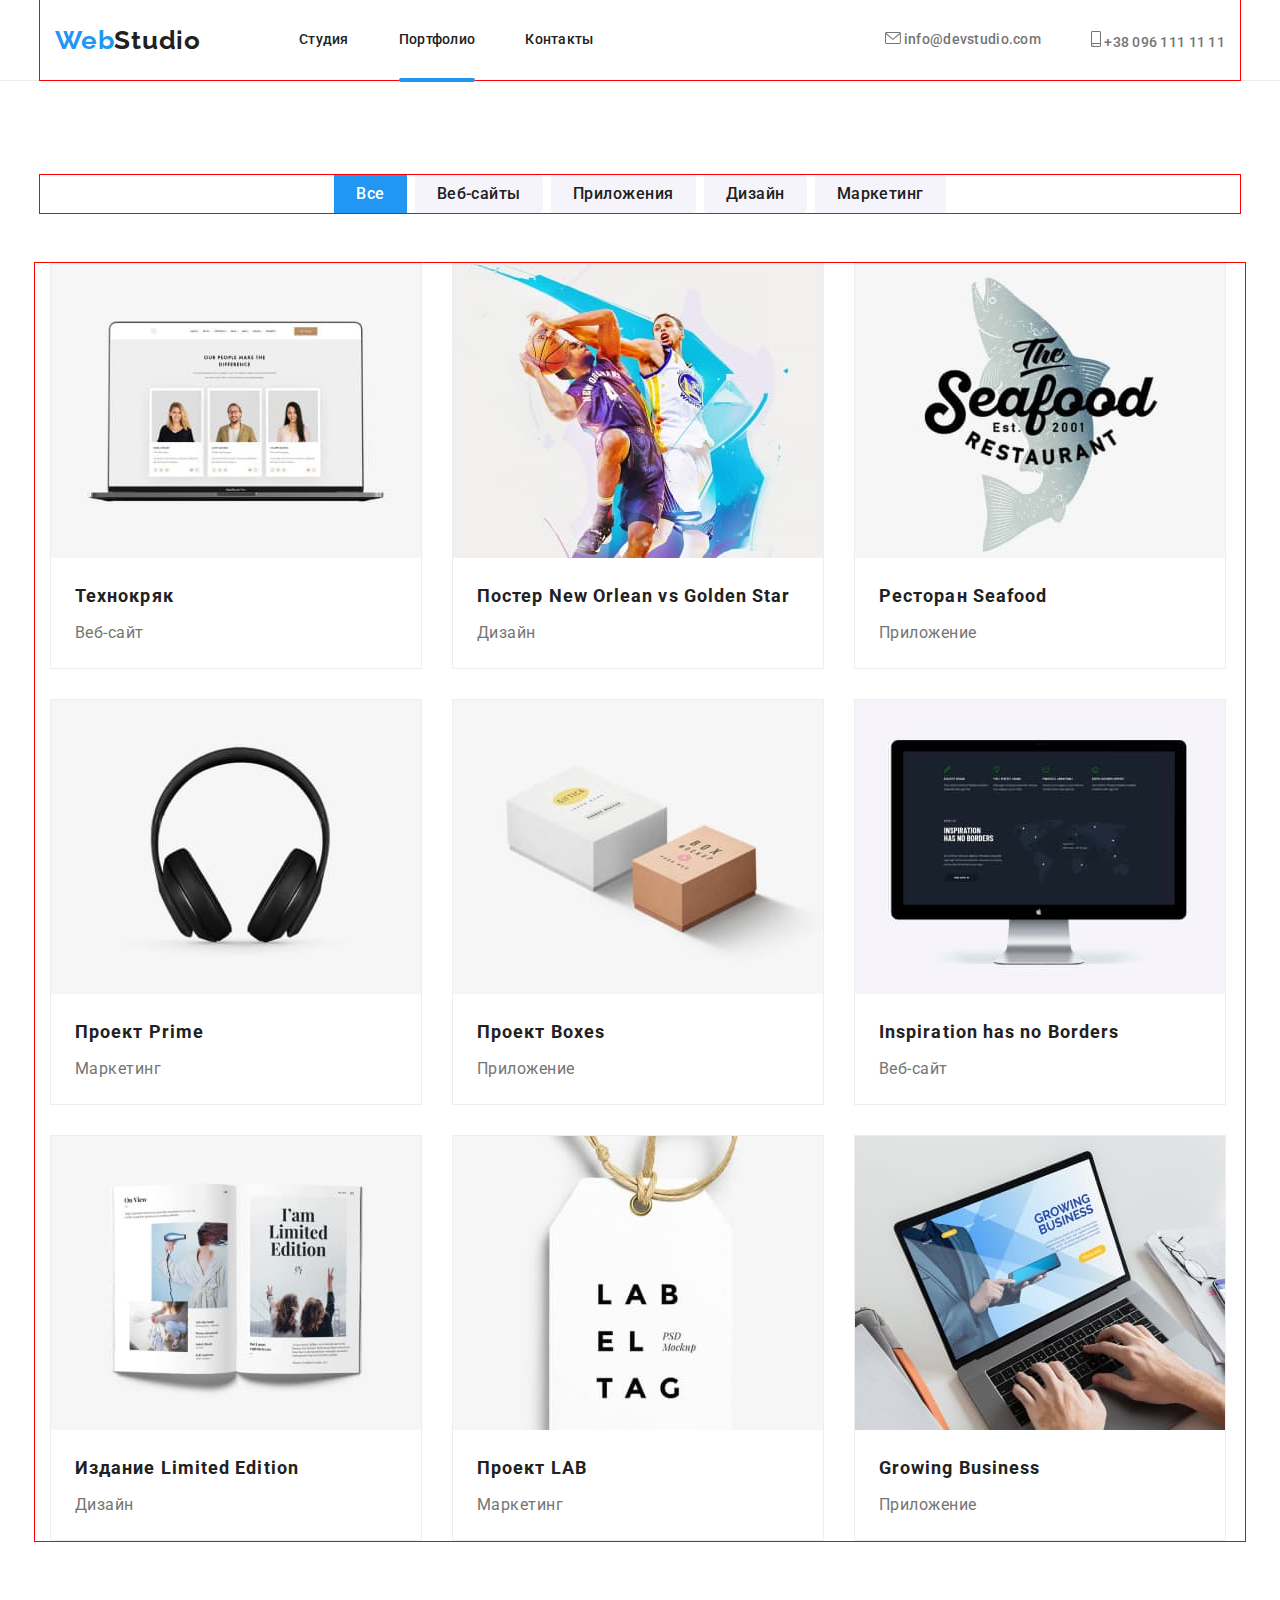
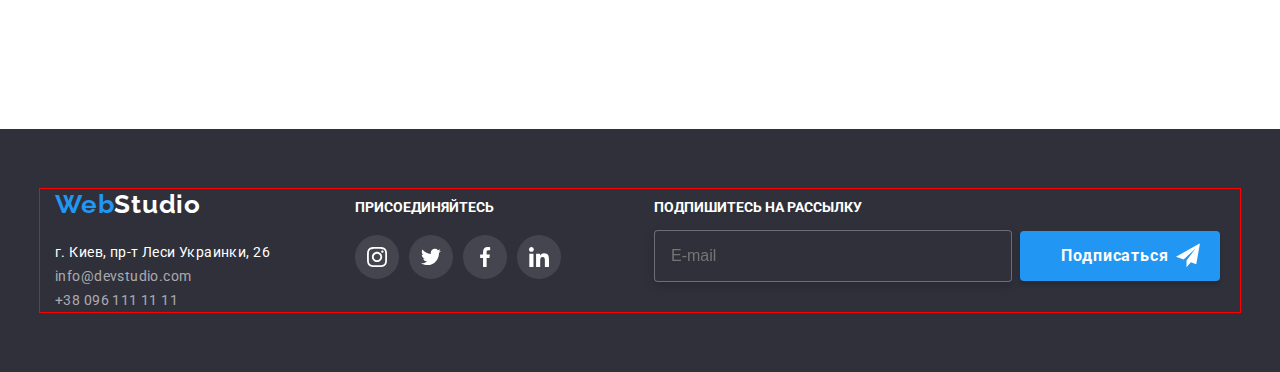
==== portfolio.html @ b0c6520c "add to all files from hw6" ====
<!DOCTYPE html>
<html lang="ru">
<head>
                  <meta charset="UTF-8">
                  <meta http-equiv="X-UA-Compatible" content="IE=edge">
                  <meta name="viewport" content="width=device-width, initial-scale=1.0">
                  <title>Портфолио</title>
                  <link rel="preconnect" href="https://fonts.googleapis.com">
                  <link rel="preconnect" href="https://fonts.gstatic.com" crossorigin>
                  <link href="https://fonts.googleapis.com/css2?family=Raleway:wght@700&family=Roboto:wght@400;500;700;900&display=swap" rel="stylesheet">
                  <link rel="stylesheet" href="./css/styles.css"/>
                 
</head>
<body>
  <!--Site header-->
  <header> 
    <div class="container">
      <nav>
        <a href="index.html" class="logo"><span>Web</span> <span class="logo-color-black">Studio</span></a>


        <!-- Navigation to anoter pages -->
        <ul class="links">                
      <li><a href="index.html" class="link-nav">Студия</a></li>
      <li><a href="./portfolio.html" class="link-nav-portfolio">Портфолио</a></li>
      <li><a href="#" class="link-nav">Контакты</a></li>
        </ul>
      </nav>
    
              
                <!-- Contact info header-->  
                <ul class="contacts">    
                <li> <a  href="mailto:info@devstudio.com" class="a-mail">
                  <svg class="icon-envelopehover-svg">
                    <use href="./images/icons.svg#icon-envelope"></use>
                    </svg> info@devstudio.com</a>
                </li>
                <li> 
                   <a  href="tel:+380961111111" class="a-mail">
                     <svg class="icon-mobile-svg">
                    <use href="./images/icons.svg#icon-smartphone"></use>
                    </svg> +38 096 111 11 11</a>
                </li>
                </ul>
    </div>
  </header>
    <main>
     <section class="section portfolio">
       <h1 class="hedden-elem">Портфолио</h1>
       <div class="container">
         <ul class="list-btn">
           <li><button class="all-btn" type="button">Все</button></li>
           <li><button class="web-btn" type="button">Веб-сайты</button></li>
           <li><button class="apps-btn" type="button">Приложения</button></li>
           <li><button class="disg-btn" type="button">Дизайн</button></li>
           <li><button class="markt-btn" type="button">Маркетинг</button></li>           
         </ul>
       </div>
          <ul class="container-main-por">
            <li class="card-portfolio one">
            <a href="#" class="card1">
              <img src="./images/img1-main-por.jpg" alt="img" width="370" height="294">
              <div class="name-product">
                <div class="kryak"> <!-- Технокряк это современная площадка распространения коронавируса. 
                  Компании используют эту платформу для цифрового шпионажа и атак на защищённые сервера конкурентов. -->
                </div>
                <h2 class="product">Технокряк</h2>
              <p class="type-product">Веб-сайт</p>
                </div>
            </a>
            </li>
            <li class="card-portfolio two">
              <a href="#" class="card2">
              <img src="./images/img2-main-por.jpg" alt="img" width="370" height="294">
              <div class="name-product">
                <div class="kryak"> <!-- Технокряк это современная площадка распространения коронавируса. 
                  Компании используют эту платформу для цифрового шпионажа и атак на защищённые сервера конкурентов. -->
                </div>
              <h2 class="product">Постер <span lang="en">New Orlean vs Golden Star</span></h2>
              <p class="type-product">Дизайн</p>
            </div>
            </a> 
            </li>
            <li class="card-portfolio three">
              <a href="#" class="card3">
              <img src="./images/img3-main-por.jpg" alt="img" width="370" height="294">
              <div class="name-product">
                <div class="kryak"> <!-- Технокряк это современная площадка распространения коронавируса. 
                  Компании используют эту платформу для цифрового шпионажа и атак на защищённые сервера конкурентов. -->
                </div>
                <h2 class="product">Ресторан <span lang="en">Seafood</span></h2>
              <p class="type-product">Приложение</p>
            </div>
          </a> 
            </li>
            <li class="card-portfolio four">
              <a href="#" class="card4">
              <img src="./images/img4-main-por.jpg" alt="img" width="370" height="294">
              <div class="name-product">
                <div class="kryak"> <!-- Технокряк это современная площадка распространения коронавируса. 
                  Компании используют эту платформу для цифрового шпионажа и атак на защищённые сервера конкурентов. -->
                </div> 
              <h2 class="product">Проект <span lang="en">Prime</span></h2>
              <p class="type-product">Маркетинг</p>
            </div>
          </a>
            </li>
            <li class="card-portfolio five">
              <a href="#" class="card5">
              <img src="./images/img5-main-por.jpg" alt="img" width="370" height="294">
              <div class="name-product">
                <div class="kryak"> <!-- Технокряк это современная площадка распространения коронавируса. 
                  Компании используют эту платформу для цифрового шпионажа и атак на защищённые сервера конкурентов. -->
                </div> 
                <h2 class="product">Проект <span lang="en">Boxes</span></h2>
              <p class="type-product">Приложение </p>
            </div>
            </a>
            </li>
            <li class="card-portfolio six">
              <a href="#" class="card6">
              <img src="./images/img6-main-por.jpg" alt="img" width="370" height="294">
              <div class="name-product">
                <div class="kryak"> <!-- Технокряк это современная площадка распространения коронавируса. 
                  Компании используют эту платформу для цифрового шпионажа и атак на защищённые сервера конкурентов. -->
                </div> 
                <h2 class="product" lang="en">Inspiration has no Borders</h2>
              <p class="type-product">Веб-сайт</p>
            </div>
            </a>
            </li>
            <li class="card-portfolio seven">
              <a href="#" class="card7">
              <img src="./images/img7-main-por.jpg" alt="img" width="370" height="294">
              <div class="name-product">
                <div class="kryak"> <!-- Технокряк это современная площадка распространения коронавируса. 
                  Компании используют эту платформу для цифрового шпионажа и атак на защищённые сервера конкурентов. -->
                </div> 
               <h2 class="product">Издание <span lang="en">Limited Edition</span></h2>
              <p class="type-product">Дизайн</p>
            </div>
          </a>
            </li>
            <li class="card-portfolio eight">
              <a href="#" class="card8">
              <img src="./images/img8-main-por.jpg" alt="img" width="370" height="294">
              <div class="name-product">
                <div class="kryak"> <!-- Технокряк это современная площадка распространения коронавируса. 
                  Компании используют эту платформу для цифрового шпионажа и атак на защищённые сервера конкурентов. -->
                </div>  
                <h2 class="product">Проект <span lang="en">LAB</span></h2>
              <p class="type-product">Маркетинг</p>
            </div>
            </a>
            </li>
            <li class="card-portfolio nine">
              <a href="#" class="card9">
              <img src="./images/img9-main-por.jpg" alt="img" width="370" height="294">
              <div class="name-product">
                <div class="kryak"> <!-- Технокряк это современная площадка распространения коронавируса. 
                  Компании используют эту платформу для цифрового шпионажа и атак на защищённые сервера конкурентов. -->
                </div>
                <h2 class="product" lang="en">Growing Business</h2>
              <p class="type-product">Приложение</p>
            </div>
          </a>
            </li>
           </ul>
     </section>
    </main>
    <!--Footer-->
    <footer class="footer">
      <div class="container">
        <div class="logo-address-join-soc">
          <!-- LOGO & ADDRESS in Footer-->
          <div class="logo-address">
        <a href="index.html" class="logo"><span>Web</span><span class="logo-color-white">Studio</span></a>
           <!-- Contact info Footer-->
              <ul class="list-address">            
                  <li><address class="address">г. Киев, пр-т Леси Украинки, 26</address></li>    
                  <li><a class="address-footer" href="mailto:info@devstudio.com">info@devstudio.com</a></li>
                  <li><a class="address-footer" href="tel:+380961111111">+38 096 111 11 11</a></li>
              </ul>
          </div>
           <!-- JOIN US in Footer-->
              <div class="join-column">
                <h2 class="join">Присоединяйтесь</h3>
                <ul class="social">
                  <li class="social-link">
                    <a  class="btn-soc connect" href="#">
                      <svg class="soc-icon-svg" >
                        <use href="./images/icons.svg#icon-instagram">
                        </use>
                      </svg>
                    </a>
                  </li>
                  <li class="social-link">
                    <a  class="btn-soc connect" href="#">
                      <svg class="soc-icon-svg" >
                        <use href="./images/icons.svg#icon-twitter">
                        </use>
                      </svg>
                    </a >
                  </li>
                  <li class="social-link">
                    <a  class="btn-soc connect" href="#" >
                      <svg class="soc-icon-svg" >
                        <use href="./images/icons.svg#icon-facebook">
                        </use>
                      </svg>
                    </a >
                  </li>
                  <li class="social-link">
                    <a  class="btn-soc connect" href="#" >
                      <svg class="soc-icon-svg" >
                        <use href="./images/icons.svg#icon-linkedin">
                        </use>
                      </svg>
                    </a>
                  </li>
                </ul>
            </div>
            <!-- SIGN UP FORM in Footer-->
            <div class="sign-up">
            <form class="js-speaker-form">
                <h3 class="sign-up-sending">Подпишитесь на рассылку</h3>
                <label>
                <input class="sing-up-input" type="email" name="email" required placeholder="E-mail"/>
              </label>
              <button type="submit" class="btn-signup">Подписаться</button>
              <span class="icon-style">
                <svg class="signup-svg" width="24" height="24">
                  <use href="./images/icons.svg#icon-signup">
                  </use>
                </svg>
              </span>
            </form>
          </div>
        </div>
      </div>   
    </footer>

     <!-- validation script for "name" & "value" in input> -->
  <script src="./js/current.js"></script>
</body>
</html>
---- css/styles.css ----
/* ===============RESET styles 🧐 starts here========== */
*,
*::after,
*::before {
    padding: 0;
    margin: 0;
    box-sizing: border-box;
}

a {
    text-decoration: none;
    cursor: pointer;
}

ul, li {
    list-style: none;
}

button {
    border: none;
    cursor: pointer;
    font-family: inherit;
    transition-property: background-color, color, box-shadow;
    transition-duration: 250ms;
    transition-timing-function: cubic-bezier(0.4, 0, 0.2, 1)
}

/* ===============RESET styles 🧐 ends here========== */



:root {
    /* color for main-PRIMARY TEXT */
    --main-color: #212121;
    /* color for SECONDARY TEXT */
    --sec-color: #757575;
     /* color for SELECTION -ACCENT TEXT */
    --act-color: #2196F3;
/* color for BLACK backgroud*/
    --prim-white-background: #FFFFFF;
    --sec-grey-background-color: #E5E5E5;
    --thir-grey-white-background: #F5F4FA;

}
body{
    background-color: var(--prim-white-background);
    font-family: 'Roboto', sans-serif;
    font-style: normal;
    font-size: 14px;
    color: #050303;
}
.section {
    padding-top: 94px;
}

.container {
    padding: 0 15px;
    width: 1200px;
    outline: 1px solid red;
    margin: 0 auto;
}

.hedden-elem {
    width: 1px;
    height: 1px;
    overflow: hidden;
    opacity: 0;
    margin-top: -1px;
}

/* ===============Header styles 🧐 starts here========== */

nav,
.links,
.contacts,
header .container {
    display: flex;
    justify-content: space-between;
    transition-property: color, fill;
    transition-duration: 250ms;
    transition-timing-function: cubic-bezier(0.4, 0, 0.2, 1);
}

header{
    border-bottom: 1px solid #ececec;
}
header .logo {
    margin-right: 93px;
    display: flex;
    align-items: center;
}

.logo {
    font-family: "Raleway", sans-serif;
    font-style: normal;
    font-weight: bold;
    font-size: 26px;
    line-height: calc(31/26);
    letter-spacing: 0.03em;
    color: var(--act-color);
}

.logo-color-black {
    color: var(--main-color);
    display: inline-block;
    margin-right: 5px;
}

.logo-color-white {
    color: #FFFFFF;
}
.contacts li a,
.links li a {
    margin-right: 50px;
    display: inline-block;
    padding: 30.5px 0;
    color: var(--main-color);
    font-weight: 500;
    line-height: calc(16/14);
    letter-spacing: 0.02em;
    transition-property: color;
    transition-duration: 250ms;
    transition-timing-function: cubic-bezier(0.4, 0, 0.2, 1);
}

.links li:last-child a {
    margin-right: 0px;
    
}

.contacts li a {
    margin: 0 0 0 50px;
    color: var(--sec-color);
    transition-property: color;
    transition-duration: 250ms;
    transition-timing-function: cubic-bezier(0.4, 0, 0.2, 1);

}

.contacts li a:hover,
.contacts li a:focus,
.links li a:focus,
.links li a:hover {
    color: var(--act-color);
}
/* .a-mail:hover .icon-envelopehover-svg {
    fill: var(--act-color);} 
 */


/* 
.a-mail:hover,
.a-mail:focus {
    color: var(--act-color);
}  */

.contacts li:first-child a {
    margin-left: 0px;
}

.icon-envelopehover-svg {
    width: 16px;
    height: 12px;
    fill: currentColor;
}
.icon-mobile-svg {
    width: 10px;
    height: 16px;
    fill:currentColor;
}

.link-nav-index,
.link-nav-portfolio {
    position: relative;
}

.link-nav-index::after,
.link-nav-portfolio::after {
    position: absolute;
    bottom: -1px;
    transform: translateY(100%);
    content: '';
    display: block;
    width: 100%;
    height: 4px;
    background: var(--act-color);
    border-radius: 2px;
}

/* ===============Header styles 🧐 ends here========== */

/* ===============Hero styles 🧐 starts here========== */

.hero {
    position: relative;
    background: #2f303a;
    padding: 200px 0;
    max-width: 1600px;
    margin: 0px auto;
    text-align: center;
    outline: 1px solid #2196F3;
    background-image: linear-gradient(to right, rgba(47,48,58,0.4), rgba(52, 52, 53, 0.4)), 
    url("../images/imgbgfon.jpg");
    background-repeat: no-repeat;
    background-position: center;
    background-size: cover;
    }

.hero-title {
    font-size: 44px;
    text-transform: uppercase;
    max-width: 650px;
    color:#FFFFFF;
    line-height: calc(60/44);
    text-align: center;
    letter-spacing: 0.06em;
    margin: 0 auto;
    margin-bottom: 30px;
}
.hero-btn {
    /* position: relative; */
    padding: 10px 32px;
    background: var(--act-color);
    box-shadow: 0px 4px 4px rgba(0, 0, 0, 0.15);
    border-radius: 4px;
    font-size: 16px;
    line-height: 30px;
    letter-spacing: 0.06em;
    color: var(--prim-white-background);
    margin: 0 auto;
    max-width: 650px;
    transition-property: background-color, color, box-shadow;
    transition-duration: 250ms;
    transition-timing-function: cubic-bezier(0.4, 0, 0.2, 1);
}

.hero-btn:hover,
.hero-btn:focus {
    background: #188CE8;
    box-shadow: 0px 4px 4px rgba(0, 0, 0, 0.15);
    color: var(--prim-white-background);
}
/* ===============Modal window styles 🧐 stars here========== */
.backdrop {
    z-index: 2;
    position: fixed;
    top: 0;
    left: 0;
    width: 100%;
    height: 100%;
    background: rgba(0, 0, 0, 0.2);
}

.backdrop.is-hidden {
    visibility: hidden;
    opacity: 0;
    pointer-events: none;

}
.modal {
    
    position: absolute;
    top: 50%;
    left: 50%;
    transform: translate(-50%, -50%);
    max-width: 528px;
    max-height: 581px;
    padding-top: 40px;
    padding-left: 40px;
    padding-bottom: 40px;
    padding-right: 40px;
    background: var(--prim-white-background);
    box-shadow: 0px 1px 3px rgba(0, 0, 0, 0.12), 0px 1px 1px rgba(0, 0, 0, 0.14), 0px 2px 1px rgba(0, 0, 0, 0.2);
    border-radius: 4px;
}
.exit {
    position: relative;
}
.close {
    position: absolute;
    top: -1px;
    left: -1px;
    stroke: #000;
    stroke-opacity: 0.1;
    transition: stroke, stroke-opacity;
    transition-duration: 250ms;
    transition-timing-function: cubic-bezier(0.4, 0, 0.2, 1);
  }
  .close:hover {
    stroke: #2196f3;
    stroke-opacity: 1;
  }
.btn-exit-modal {
    position: absolute;
    top: -30px;
    right: -30px;
    display: inline-flex;
    width: 30px;
    height: 30px;
    border-radius: 50%;
    border: 1px solid rgba(33, 33, 33, 0.2);
    background-color: var(--prim-white-background);
}
       

.send-to-modal {
    font-family: Roboto;
    font-style: normal;
    font-weight: bold;
    font-size: 20px;
    line-height: calc(23 / 20);
    letter-spacing: 0.03em;
    color: var(--main-color);
    /* margin-top: 40px; */
    margin-bottom: 12px;
    /* padding-left: 5px;
    padding-right: 5px; */

}

.label-style-modal {
    position: relative;
    display: flex;
    flex-direction: column;
    padding-left: 5px;
}

.span-style-modal {
    /* position: relative; */
    font-family: Roboto;
    font-style: normal;
    font-weight: normal;
    font-size: 12px;
    line-height: 14px;
    letter-spacing: 0.01em;
    /* margin-left: 0px; */
    color: var(--sec-color);
    text-align: start;
    /* /* margin-top: 10px; */
    margin-bottom: 4px;

}
.input-style-modal {
    /* position: relative; */
    border-color: 1px solid rgba(33, 33, 33, 0.2);
    border: 1px solid rgba(33, 33, 33, 0.2);
    box-sizing: border-box;
    border-radius: 4px;
    font-size: 14px;
    width: 448px;
    height: 40px;
    line-height: calc(16 / 14);
    letter-spacing: 0.01em;
    color: var(--sec-color);
    padding-left: 42px;
    padding-top: 11px;
    padding-bottom: 11px;
    padding-right: 11px;
    margin-bottom: 10px;
    cursor: pointer;
}

.icon-svg-modal {
    position: absolute;
    transform: translateY(150%);
    margin-left: 12px;
    cursor: pointer;
    fill: var(--main-color);
}
.fback {
    border-color: 1px solid rgba(33, 33, 33, 0.2);
    border: 1px solid rgba(33, 33, 33, 0.2);
    box-sizing: border-box;
    border-radius: 4px;
    font-family: Roboto;
    font-style: normal;
    font-weight: normal;
    font-size: 12px;
    line-height: 14px;
    letter-spacing: 0.01em;
    width: 448px;
    color: rgba(117, 117, 117, 0.5);
    padding-top: 12px;
    padding-left: 12px;
    margin-bottom: 20px;
    
}
.checkbox {
    font-size: 14px;
    line-height: calc(24 / 14);
    letter-spacing: 0.03em;
    color: #757575;
    margin-bottom: 30px;
    display: inline-block;
    -webkit-appearance: none;
    -moz-appearance: none;
    appearance: none;
    position: absolute;
    transform: translateX(-50%);
  }

  .icon-check {
    border: 2px solid var(--main-color);
    border-radius: 4px;
    background-color: var(--prim-white-background);
    fill: var(--prim-white-background);
    /* margin-left: 12px; */
    /* margin-right: 9px; */
    text-align: start;
  }
  .checkbox:checked + .icon-check {
    background-origin: border-box;
    border-color: var(--act-color);
    background-color: var(--act-color);
    fill: var(--act-color);
    transition-property: fill, border-color;
    transition-duration: 250ms;
    transition-timing-function: cubic-bezier(0.4, 0, 0.2, 1);
}
  .label-style-check {
    display: inline-block;
    font-size: 14px;
    line-height: calc(24 / 14);
    text-align: start;
    padding-left: 12px;
  }

.input-style-modal:hover,
.input-style-modal:focus,
.input-style-modal:focus + .icon-svg-modal,
.input-style-modal:hover + .icon-svg-modal,
.fback:hover,
.fback:focus {
  border-color: var(--act-color);
  outline: var(--act-color);
  fill: var(--act-color);
  transition-property: border-color, fill;
  transition-duration: 250ms;
  transition-timing-function: cubic-bezier(0.4, 0, 0.2, 1);
}
  .checkbox {
    position:absolute;
    transform: translateY(160%);
}
.conditions {
    color: var(--act-color);
    text-decoration: underline;
   
}


.span-style-modal-condi {
    font-family: Roboto;
    font-style: normal;
    font-weight: normal;
    font-size: 12px;
    line-height: 14px;
    letter-spacing: 0.01em;
    color: var(--sec-color);
    margin-top: 20px;
    margin-bottom: 30px;
    /* margin-right: 51px; */
    margin-left: 4px;
    text-align: none;
}

.btn-sendup {
    font-family: Roboto;
    font-style: normal;
    font-weight: bold;
    font-size: 16px;
    letter-spacing: 0.06em;
    width: 200px;
    height: 50px;
    /* padding-right: 10px; */
    background: #2196F3;
    color: #fff;
    box-shadow: 0px 4px 4px rgba(0, 0, 0, 0.15);
    border-radius: 4px;
    margin-top: 30px;
    margin-bottom: 40px;
    padding: 10px 55px;
    margin-top: 30px;
    margin-left: 124px;

}
/* ===============Modal window styles 🧐 ends here========== */
/* ===============Hero styles 🧐 ends here========== */

/* ===============Advantages styles 🧐 starts here========== */
.advanta {
    padding-bottom: 0px;
}
.icon-antenna,
.icon-clock1,
.icon-diagram1,
.icon-astronaut1 {
    display: flex;
    justify-content: center;
    align-items: center;
    width: 270px;
    height: 120px;
    margin-bottom: 30px;
    /* outline: 1px solid #2196F3; */
    background: #F5F4FA;
}
.icon-antenna-svg,
.icon-clock1-svg,
.icon-diagram1-svg,
.icon-astronaut1-svg {
    width: 70px;
    height: 70px;
    }

/* .list-advantages, */
.advantages,
.advantages-text,
h2 .container,
.list-image-do,
.list-image-team {
    display: flex;
    justify-content: space-between;
}

.container >.hedden-elem {
    margin: 94px 215px;
}

.advantages-text {
    max-width: 270px;
}

.list-advantages {
    display: flex;
    display: inline-block;
    margin-left: 30px;      
}

.list-advantages:first-child {
    margin-left: 0px;
  }
  
.list-advantages:last-child {
    margin-right: 0px;
 }

 .advant {
     padding-right: 0px;
 }

.advantages,
.join
.item-do {
    font-family: Roboto;
    font-style: normal;
    font-weight: bold;
    font-size: 14px;
    line-height: 16px;
    letter-spacing: 0.03em;
    text-transform: uppercase;
    color: var(--main-color);
}

.advantages-text {
    font-family: Roboto;
    font-style: normal;
    font-weight: normal;
    font-size: 14px;
    line-height: 24px;
    letter-spacing: 0.03em; 
    color: var(--sec-color);
}

/* ===============Advantages styles 🧐 ends here========== */

/* ===============DOING & team styles 🧐 starts here========== */
.do {
    padding-bottom: 94px;
}

.doing,
.team,
.regular-clients {
    margin: 0 auto;
    font-family: Roboto;
    font-style: normal;
    font-weight: bold;
    font-size: 36px;
    line-height: 42px;
    text-align: center;
    letter-spacing: 0.03em;
    color: var(--main-color);
}
.doing,
.team,
.regular-clients {
     margin-bottom: 50px;
}
.product-thumb {
    position: relative;
}
.item-do {
    width: 100%;
    height: 70px;
    position: absolute;
    bottom: 0;
    display: flex;
    justify-content: center;
    align-items: center;
    color: var(--prim-white-background);
    background: rgba(47, 48, 58, 0.8);
    text-transform: uppercase;
}

.card-point {
    box-shadow: 0px 1px 3px rgba(0, 0, 0, 0.12), 
    0px 1px 1px rgba(0, 0, 0, 0.14), 0px 2px 1px 
    rgba(0, 0, 0, 0.2);
    border-radius: 0px 0px 4px 4px;
    transition-property: box-shadow;
    transition-duration: 250ms;
    transition-timing-function: cubic-bezier(0.4, 0, 0.2, 1);
}

.card-point:hover {
    box-shadow: 0px 1px 1px rgba(0, 0, 0, 0.12), 0px 4px 4px rgba(0, 0, 0, 0.06),
      1px 4px 6px rgba(0, 0, 0, 0.16);
   
    }
.card-team {
    padding-top: 30px;
    padding-bottom: 30px;
    background: var(--prim-white-background);
    border-radius: 0px 0px 4px 4px;
   }

h3.img-name {
    /* padding-top: 30px; */
    padding-bottom: 10px;
}

/* p.img-proff {
     padding-bottom: 30px;
} */

img {
    display: block;
}

.image-do li {
    display: inline-block;
}

.img-name {
    font-family: Roboto;
    font-style: normal;
    font-weight: 500;
    font-size: 16px;
    line-height: 19px;
    text-align: center;
    letter-spacing: 0.03em;
    color: var(--main-color);

}

.img-proff {
    font-family: Roboto;
    font-style: normal;
    font-weight: normal;
    font-size: 16px;
    line-height: 19px;
    text-align: center;
    letter-spacing: 0.03em;
    color: var(--sec-color);

}

.bgteam {
    padding-bottom: 94px;
    background-color: var(--thir-grey-white-background);
}
.social {
    display: flex;
    justify-content: center;
    align-items: center;
    /* margin-bottom: 30px; */
}

.social-link {
    margin-right: 10px;
}
.social-link:last-child {
    margin-right: 0px;
}

.btn-soc {
    width: 44px;
    height: 44px;
    display: flex;
    justify-content: center;
    align-items: center;
    border-radius: 50%;
    fill: #afb1b8;
    transition-property: fill, background-color;
    transition-duration: 250ms;
    transition-timing-function: cubic-bezier(0.4, 0, 0.2, 1); 
}
.soc-icon-svg
 {
    width: 20px;
    height: 20px;
    transition-property: fill, background-color;
    transition-duration: 250ms;
    transition-timing-function: cubic-bezier(0.4, 0, 0.2, 1);
    }

.client-icon-svg {
        width: 106px;
        height: 60px;
     }

.btn-soc:focus,
.btn-soc:hover,
.soc-icon-svg:hover,
.soc-icon-svg:focus
{
    background: var(--act-color);
    fill: #FFFFFF;
}
.connect {
    fill: #FFFFFF;
}
/* ===============DOING & team styles 🧐 ends here========== */

/* ===============Regular clients styles 🧐 starts here========== */
.clients {
    padding: 0;
    margin: 0;
    list-style: none;
    display: flex;
    justify-content: center;
    align-content: center;
  }
  .clients > .client {
    margin-right: 30px;
    text-align: center;
  }
  .clients .client:last-child {
    margin: 0;
  }
  .client {
    flex-basis: calc(100% / 6)-30px;
    width: 170px;
    height: 92px;
  }
  .btn-client {
    width: 170px;
    height: 92px;
    display: flex;
    justify-content: center;
    align-items: center;
    padding: 0;
    border-radius: 4px;
    border: 1px solid #afb1b8;
    background: var(--prim-white-background);
    fill: #afb1b8;
    transition-property: fill, border;
    transition-duration: 250ms;
    transition-timing-function: cubic-bezier(0.4, 0, 0.2, 1);
    
  }

.btn-client:focus,
.btn-client:hover {
  fill: #2196f3;
  border: 1px solid #2196f3;
}

.connect {
    background: rgba(255, 255, 255, 0.1);
  }
/* ===============Regular clients styles 🧐 ends here========== */
/* ===============Portfolio styles 🧐 starts here========== */
.list-btn {
    display: flex;
    justify-content:center;
    margin-bottom: 50px;
}
.all-btn {
    padding: 6px 22px;
    font-family: Roboto;
    font-style: normal;
    font-weight: 500;
    font-size: 16px;
    line-height: 26px;
    text-align: center;
    letter-spacing: 0.03em;
    color: #FFFFFF;
    background: #2196F3;
    transition-property: box-shadow, background-color;
    transition-duration: 250ms;
    transition-timing-function: cubic-bezier(0.4, 0, 0.2, 1);
    }
.all-btn:hover,
.all-btn:focus {
    box-shadow: 0px 3px 1px rgba(0, 0, 0, 0.1), 0px 1px 2px rgba(0, 0, 0, 0.08), 0px 2px 2px rgba(0, 0, 0, 0.12);
    border-radius: 4px;
}

.web-btn,
.apps-btn,
.disg-btn,
.markt-btn {
    padding: 6px 22px;
    margin-left: 8px;   
    font-family: Roboto;
    font-style: normal;
    font-weight: 500;
    font-size: 16px;
    line-height: 26px;
    text-align: center;
    letter-spacing: 0.03em;
    color: var(--main-color);
    background: #F5F4FA;
    border-radius: 4px;
    }

.product {
font-family: Roboto;
font-style: normal;
font-weight: bold;
font-size: 18px;
line-height: 36px;
letter-spacing: 0.06em;
color: var(--main-color);
}  
.type-product {
    font-family: Roboto;
    font-style: normal;
    font-weight: normal;
    font-size: 16px;
    line-height: 30px;
    letter-spacing: 0.03em;
    color: var(--sec-color);
}

.container-main-por {
    padding: 0 15px;
    width: 1210px;
    outline: 1px solid red;
    margin: 0 auto;
    display: flex;
    /* justify-content: space-between; */
    flex-wrap: wrap;
    /* max-width: 1170px; */
    /* position: relative; */
   
}
.card-portfolio {
     border: 1px solid #EEEEEE;
     transition-property: box-shadow;
    transition-duration: 250ms;
    transition-timing-function: cubic-bezier(0.4, 0, 0.2, 1);
    
}


.card-portfolio:focus,
.card-portfolio:hover {
            box-shadow: 0px 1px 1px rgba(0, 0, 0, 0.12), 
            0px 4px 4px rgba(0, 0, 0, 0.06),
             1px 4px 6px rgba(0, 0, 0, 0.16);
            }

h2.product {
    margin-bottom: 4px;
}
.card1,
.card2,
.card3,
.card4,
.card5,
.card6,
.card7,
.card8,
.card9 {
    position: relative;
}

.name-product {
    /* position: relative; */
    padding-top: 20px;
    padding-right: 24px;
    padding-bottom: 20px;
    padding-left: 24px;
}
.kryak {
    position: absolute;
    width: 370px;
    height: 294px;
    top: 0;
    left: 0;
    overflow: hidden;
    transition: transform 250ms cubic-bezier(0.4, 0, 0.2, 1);
  }
  .kryak::before {
    position: absolute;
    content: 'Технокряк это современная площадка распространения коронавируса. Компании используют эту платформу для цифрового шпионажа и атак на защищённые сервера конкурентов.';
    width: 370px;
    height: 294px;
    bottom: -100%;
    display: flex;
    align-items: center;
    padding-left: 24px;
    padding-right: 24px;
    margin-left: 0px;
    margin-right: 0px;
    font-size: 18px;
    line-height: 1.56;
    letter-spacing: 0.03em;
    color: #ffffff;
    background-color: rgba(33, 150, 243, 0.9);
  }
    /* .kryak:hover::before,
    a.container-main-por:hover::before {
    transition: transform 250ms cubic-bezier(0.4, 0, 0.2, 1);
    transform: translateY(-100%);
  } */
  .card-portfolio:hover .kryak:before {
    transition: transform 250ms cubic-bezier(0.4, 0, 0.2, 1);
    transform: translateY(-100%);
  }


.one,
.two,
.four,
.five,
.seven,
.eight {
    margin-right: 30px;
  
}

.one,
.two,
.three,
.four,
.five,
.six {
    margin-bottom: 30px;
  
}

.portfolio {
    padding-bottom: 94px;
}
/* ===============Portfolio styles 🧐 ends here========== */

/* ===============Footer styles 🧐 starts here========== */
.footer {
    background: #2f303a;
    padding: 60px 0;
    max-width: 1600px;
    margin: 0px auto;
    margin-top: 94px;
    }
/* 
footer a.logo {
    margin-bottom: 20px;
} */
.logo-address-join-soc {
    display: flex;
    justify-content: flex-start;
    align-items: flex-start;
    /* flex-wrap:wrap; */
}


.list-address {
    max-width: 230px;
    display: flex;
    flex-wrap: wrap;
    padding-top: 20px;
}
/* .logo-address {
    display: flex;
    justify-content: flex-start;
    align-items: flex-start;
} */
.address {
font-family: Roboto;
font-style: normal;
font-weight: normal;
font-size: 14px;
line-height: 24px;
letter-spacing: 0.03em;
color: #FFFFFF;

}
.address-footer {
    font-family: Roboto;
    font-style: normal;
    font-weight: normal;
    font-size: 14px;
    line-height: 24px;
    letter-spacing: 0.03em;
    color: rgba(255, 255, 255, 0.6);
}

.join {
    text-transform: uppercase;
    font-size: 14px;
    line-height: 1.17;
    margin-top: 10px;
    margin-bottom: 20px;
    color: var(--prim-white-background);
}
.join-column {
    /* display: flex;
    flex-direction: column; */
    margin-left: 70px;
    margin-right: 93px;
} 
/* ===============SIGN UP FORM in Footer styles 🧐 starts here========== */

.js-speaker-form {
    padding-top: 10px;
}

.sign-up-sending {
    font-size: 14px;
    line-height: 1.17;
    text-transform: uppercase;
    color: var(--prim-white-background);
    margin-bottom: 15px;
}
.sing-up-input {
    width: 358px;
    border: 1px solid rgba(255, 255, 255, 0.3);
    box-sizing: border-box;
    filter: drop-shadow(0px 4px 4px rgba(0, 0, 0, 0.15));
    border-radius: 4px;
    font-size: 16px;
    line-height: calc(20 / 16);
    color: rgba(255, 255, 255, 0, 6);
    background: rgba(47, 48, 58, 1);
    padding-left: 16px;
    padding-top: 15px;
    padding-bottom: 15px;
    margin-right: 5px;
    cursor: pointer;
    -webkit-appearance: none;
    -moz-appearance: none;
    appearance: none;
}

.btn-signup {
    position: relative;
    font-family: Roboto;
    font-style: normal;
    font-weight: bold;
    font-size: 16px;
    letter-spacing: 0.06em;
    width: 200px;
    height: 50px;
    padding-right: 10px;
    background: #2196F3;
    color: #fff;
    box-shadow: 0px 4px 4px rgba(0, 0, 0, 0.15);
    border-radius: 4px;
    }

    .sing-up-input:hover, 
    .sing-up-input:focus {

    border-color: var(--act-color);
    outline: var(--act-color);
    fill: var(--act-color);
    transition-property: border-color, fill;
    transition-duration: 250ms;
    transition-timing-function: cubic-bezier(0.4, 0, 0.2, 1);
}
.btn-signup:hover,
.btn-signup:focus {

transition-property: background-color, box-shadow;
transition-duration: 250ms;
transition-timing-function: cubic-bezier(0.4, 0, 0.2, 1);
}

.icon-style {
    position: relative;
}

.signup-svg {
    position: absolute;
    bottom: -1px;
    transform: translateY(180%);
    right: 20px;
    bottom: 40px;
    fill: var(--prim-white-background);
    cursor: pointer;
    opacity: 1;
}

/* ===============Footer styles 🧐 ends here========== */
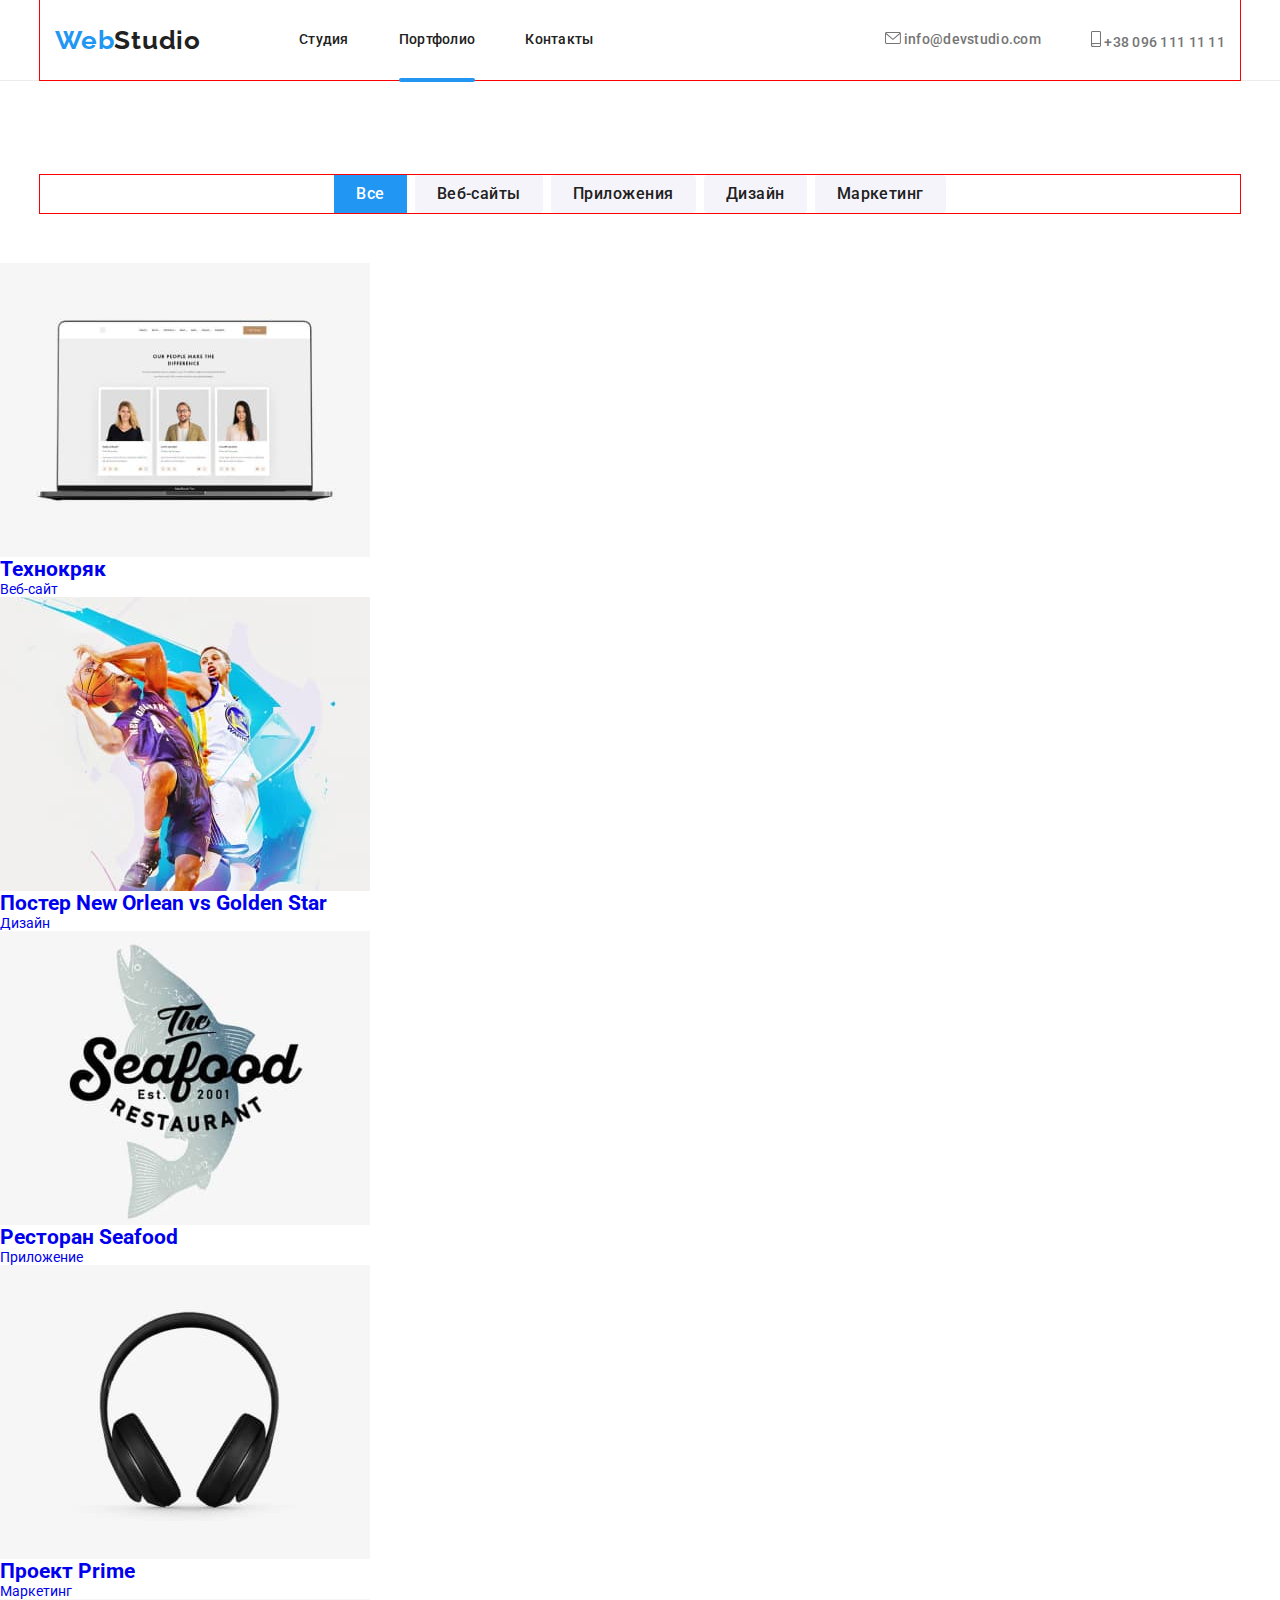
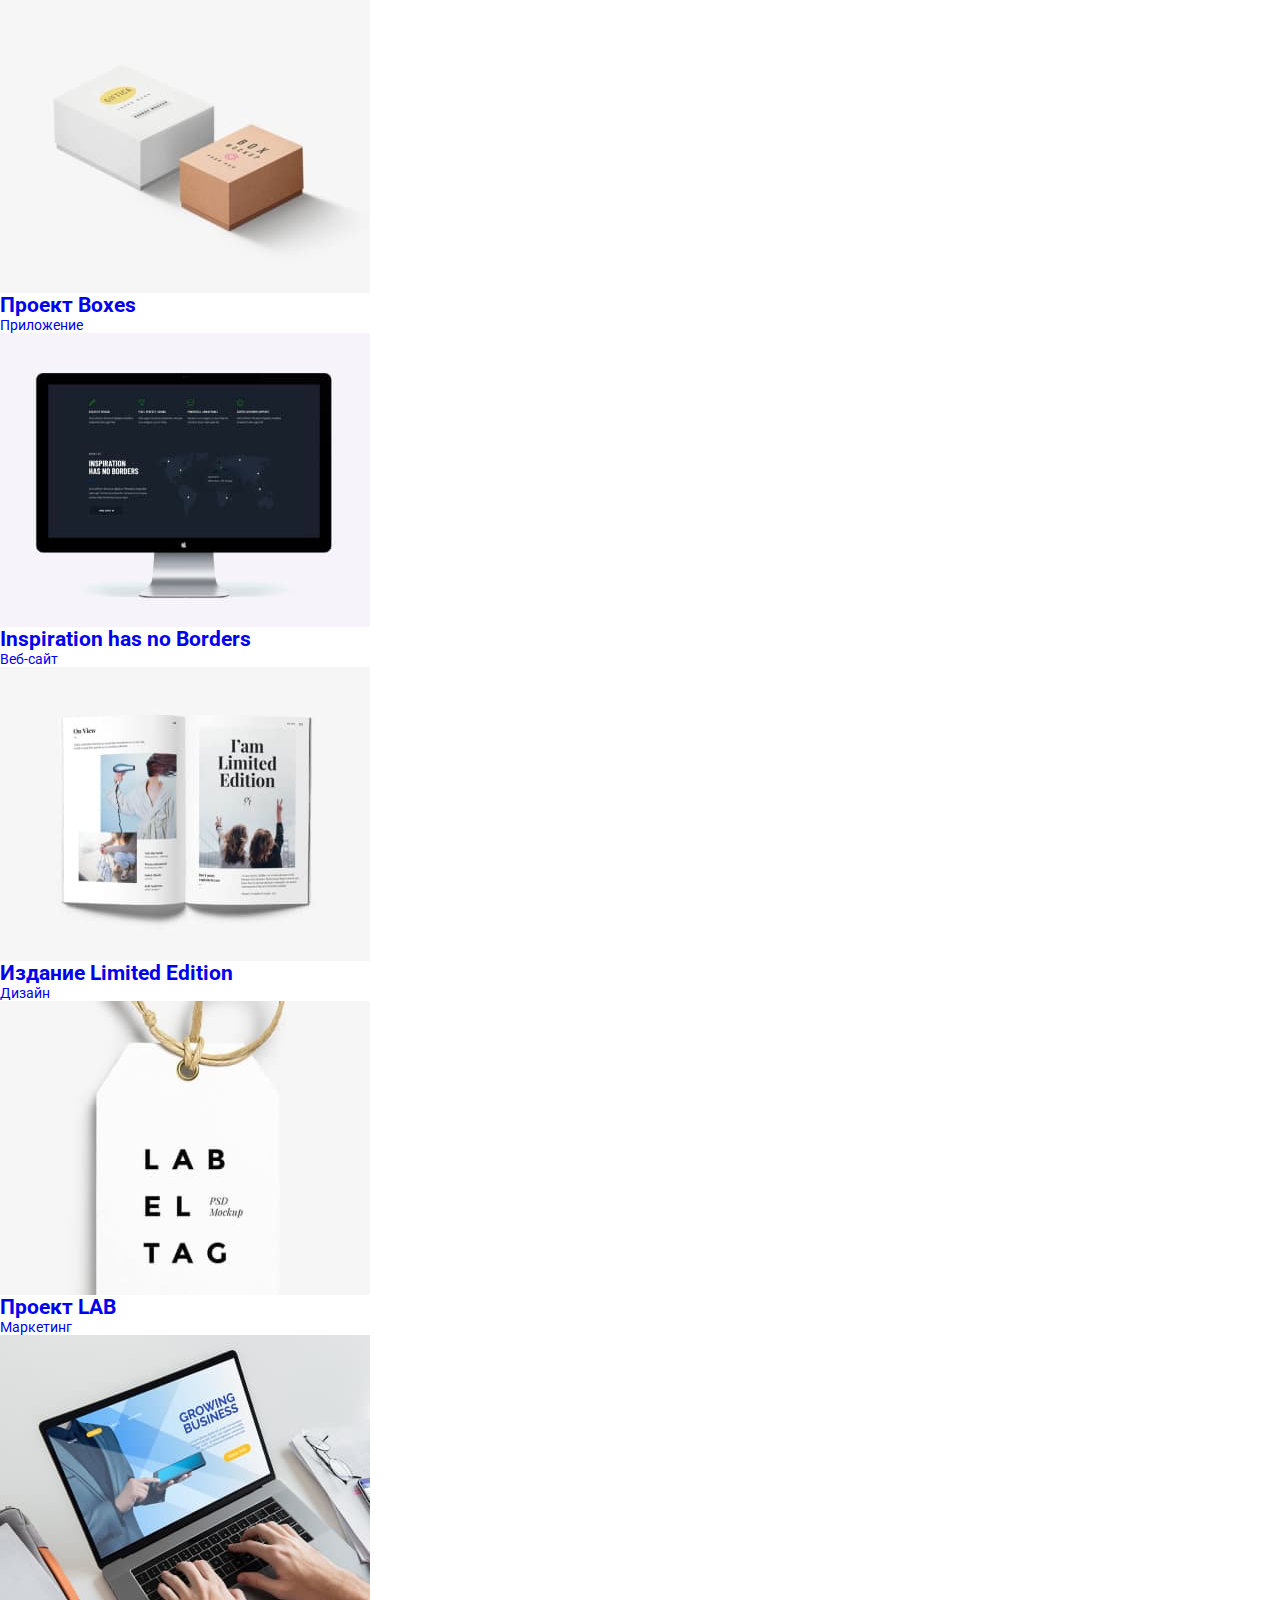
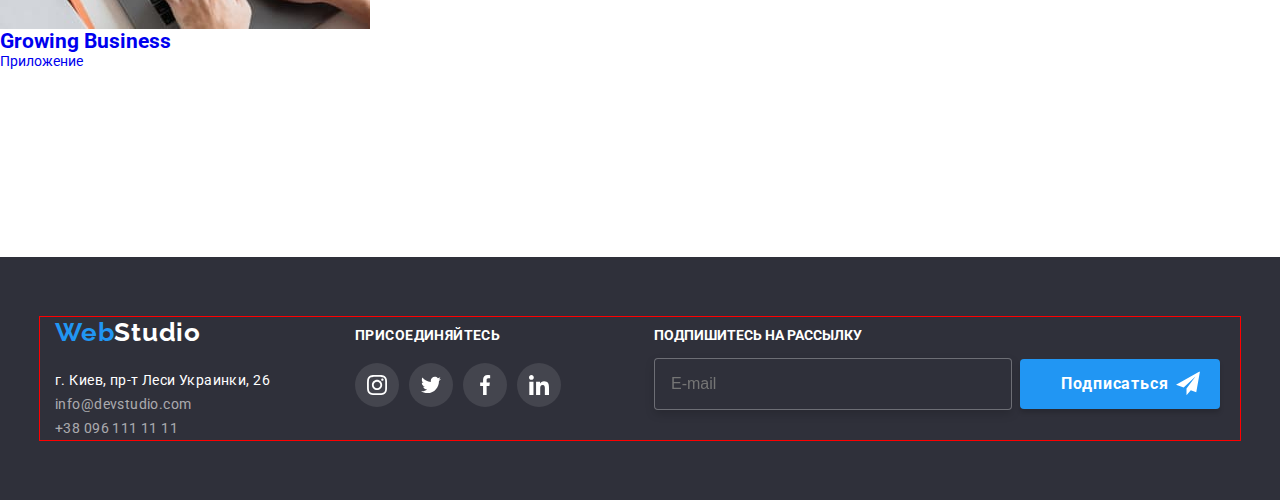
==== commit 8bd862bf: "attch link to main.min.css +sacc" ====
--- a/portfolio.html
+++ b/portfolio.html
@@ -8,36 +8,40 @@
                   <link rel="preconnect" href="https://fonts.googleapis.com">
                   <link rel="preconnect" href="https://fonts.gstatic.com" crossorigin>
                   <link href="https://fonts.googleapis.com/css2?family=Raleway:wght@700&family=Roboto:wght@400;500;700;900&display=swap" rel="stylesheet">
-                  <link rel="stylesheet" href="./css/styles.css"/>
+                  <!-- <link rel="stylesheet" href="./css/styles.css"/> -->
+                  <link rel="stylesheet" href="./css/main.min.css"/>
+
                  
 </head>
 <body>
-  <!--Site header-->
-  <header> 
+  <!--page-header-->
+  <header class="page-header"> 
     <div class="container">
-      <nav>
-        <a href="index.html" class="logo"><span>Web</span> <span class="logo-color-black">Studio</span></a>
+      <nav class="site-nav">
+        <a href="index.html" class="logo">
+          <span>Web</span>
+           <span class="logo__text--black">Studio</span></a>
 
 
         <!-- Navigation to anoter pages -->
-        <ul class="links">                
-      <li><a href="index.html" class="link-nav">Студия</a></li>
-      <li><a href="./portfolio.html" class="link-nav-portfolio">Портфолио</a></li>
-      <li><a href="#" class="link-nav">Контакты</a></li>
+        <ul class="site-nav__links">                
+      <li><a href="index.html" class="site-nav__item">Студия</a></li>
+      <li><a href="./portfolio.html" class="site-nav__item site-nav__item--active">Портфолио</a></li>
+      <li><a href="#" class="site-nav__item">Контакты</a></li>
         </ul>
       </nav>
     
               
-                <!-- Contact info header-->  
-                <ul class="contacts">    
-                <li> <a  href="mailto:info@devstudio.com" class="a-mail">
-                  <svg class="icon-envelopehover-svg">
+                <!-- auth-nav header-->
+                <ul class="auth-nav">    
+                <li> <a  href="mailto:info@devstudio.com" class="auth-nav__links">
+                  <svg class="auth-nav__img auth-nav__img--wider">
                     <use href="./images/icons.svg#icon-envelope"></use>
                     </svg> info@devstudio.com</a>
                 </li>
                 <li> 
-                   <a  href="tel:+380961111111" class="a-mail">
-                     <svg class="icon-mobile-svg">
+                   <a  href="tel:+380961111111" class="auth-nav__links">
+                     <svg class="auth-nav__img auth-nav__img--higher">
                     <use href="./images/icons.svg#icon-smartphone"></use>
                     </svg> +38 096 111 11 11</a>
                 </li>
@@ -45,181 +49,181 @@
     </div>
   </header>
     <main>
-     <section class="section portfolio">
+     <section class="section section--down">
        <h1 class="hedden-elem">Портфолио</h1>
        <div class="container">
          <ul class="list-btn">
-           <li><button class="all-btn" type="button">Все</button></li>
-           <li><button class="web-btn" type="button">Веб-сайты</button></li>
-           <li><button class="apps-btn" type="button">Приложения</button></li>
-           <li><button class="disg-btn" type="button">Дизайн</button></li>
-           <li><button class="markt-btn" type="button">Маркетинг</button></li>           
+           <li><button class="list-btn__item list-btn__item--shadow" type="button">Все</button></li>
+           <li><button class="list-btn__item list-btn__item--maincolor" type="button">Веб-сайты</button></li>
+           <li><button class="list-btn__item list-btn__item--maincolor" type="button">Приложения</button></li>
+           <li><button class="list-btn__item list-btn__item--maincolor" type="button">Дизайн</button></li>
+           <li><button class="list-btn__item list-btn__item--maincolor" type="button">Маркетинг</button></li>           
          </ul>
        </div>
-          <ul class="container-main-por">
-            <li class="card-portfolio one">
-            <a href="#" class="card1">
+          <ul class="portfolio-list">
+            <li class="portfolio-list__item one">
+            <a href="#" class="portfolio-list__link">
               <img src="./images/img1-main-por.jpg" alt="img" width="370" height="294">
-              <div class="name-product">
-                <div class="kryak"> <!-- Технокряк это современная площадка распространения коронавируса. 
-                  Компании используют эту платформу для цифрового шпионажа и атак на защищённые сервера конкурентов. -->
-                </div>
-                <h2 class="product">Технокряк</h2>
-              <p class="type-product">Веб-сайт</p>
-                </div>
-            </a>
-            </li>
-            <li class="card-portfolio two">
-              <a href="#" class="card2">
+              <div class="portfolio-list__info">
+                <div class="portfolio-list__kryak"> <!-- Технокряк это современная площадка распространения коронавируса. 
+                  Компании используют эту платформу для цифрового шпионажа и атак на защищённые сервера конкурентов. -->
+                </div>
+                <h2 class="portfolio-list__title">Технокряк</h2>
+              <p class="portfolio-list__text">Веб-сайт</p>
+                </div>
+            </a>
+            </li>
+            <li class="portfolio-list__item two">
+              <a href="#" class="portfolio-list__link">
               <img src="./images/img2-main-por.jpg" alt="img" width="370" height="294">
-              <div class="name-product">
-                <div class="kryak"> <!-- Технокряк это современная площадка распространения коронавируса. 
-                  Компании используют эту платформу для цифрового шпионажа и атак на защищённые сервера конкурентов. -->
-                </div>
-              <h2 class="product">Постер <span lang="en">New Orlean vs Golden Star</span></h2>
-              <p class="type-product">Дизайн</p>
+              <div class="portfolio-list__info">
+                <div class="portfolio-list__kryak"> <!-- Технокряк это современная площадка распространения коронавируса. 
+                  Компании используют эту платформу для цифрового шпионажа и атак на защищённые сервера конкурентов. -->
+                </div>
+              <h2 class="portfolio-list__title">Постер <span lang="en">New Orlean vs Golden Star</span></h2>
+              <p class="portfolio-list__text">Дизайн</p>
             </div>
             </a> 
             </li>
-            <li class="card-portfolio three">
-              <a href="#" class="card3">
+            <li class="portfolio-list__item three">
+              <a href="#" class="portfolio-list__link">
               <img src="./images/img3-main-por.jpg" alt="img" width="370" height="294">
-              <div class="name-product">
-                <div class="kryak"> <!-- Технокряк это современная площадка распространения коронавируса. 
-                  Компании используют эту платформу для цифрового шпионажа и атак на защищённые сервера конкурентов. -->
-                </div>
-                <h2 class="product">Ресторан <span lang="en">Seafood</span></h2>
-              <p class="type-product">Приложение</p>
+              <div class="portfolio-list__info">
+                <div class="portfolio-list__kryak"> <!-- Технокряк это современная площадка распространения коронавируса. 
+                  Компании используют эту платформу для цифрового шпионажа и атак на защищённые сервера конкурентов. -->
+                </div>
+                <h2 class="portfolio-list__title">Ресторан <span lang="en">Seafood</span></h2>
+              <p class="portfolio-list__text">Приложение</p>
             </div>
           </a> 
             </li>
-            <li class="card-portfolio four">
-              <a href="#" class="card4">
+            <li class="portfolio-list__item four">
+              <a href="#" class="portfolio-list__link">
               <img src="./images/img4-main-por.jpg" alt="img" width="370" height="294">
-              <div class="name-product">
-                <div class="kryak"> <!-- Технокряк это современная площадка распространения коронавируса. 
-                  Компании используют эту платформу для цифрового шпионажа и атак на защищённые сервера конкурентов. -->
-                </div> 
-              <h2 class="product">Проект <span lang="en">Prime</span></h2>
-              <p class="type-product">Маркетинг</p>
+              <div class="portfolio-list__info">
+                <div class="portfolio-list__kryak"> <!-- Технокряк это современная площадка распространения коронавируса. 
+                  Компании используют эту платформу для цифрового шпионажа и атак на защищённые сервера конкурентов. -->
+                </div> 
+              <h2 class="portfolio-list__title">Проект <span lang="en">Prime</span></h2>
+              <p class="portfolio-list__text">Маркетинг</p>
             </div>
           </a>
             </li>
-            <li class="card-portfolio five">
-              <a href="#" class="card5">
+            <li class="portfolio-list__item five">
+              <a href="#" class="portfolio-list__link">
               <img src="./images/img5-main-por.jpg" alt="img" width="370" height="294">
-              <div class="name-product">
-                <div class="kryak"> <!-- Технокряк это современная площадка распространения коронавируса. 
-                  Компании используют эту платформу для цифрового шпионажа и атак на защищённые сервера конкурентов. -->
-                </div> 
-                <h2 class="product">Проект <span lang="en">Boxes</span></h2>
-              <p class="type-product">Приложение </p>
-            </div>
-            </a>
-            </li>
-            <li class="card-portfolio six">
-              <a href="#" class="card6">
+              <div class="portfolio-list__info">
+                <div class="portfolio-list__kryak"> <!-- Технокряк это современная площадка распространения коронавируса. 
+                  Компании используют эту платформу для цифрового шпионажа и атак на защищённые сервера конкурентов. -->
+                </div> 
+                <h2 class="portfolio-list__title">Проект <span lang="en">Boxes</span></h2>
+              <p class="portfolio-list__text">Приложение </p>
+            </div>
+            </a>
+            </li>
+            <li class="portfolio-list__item six">
+              <a href="#" class="portfolio-list__link">
               <img src="./images/img6-main-por.jpg" alt="img" width="370" height="294">
-              <div class="name-product">
-                <div class="kryak"> <!-- Технокряк это современная площадка распространения коронавируса. 
-                  Компании используют эту платформу для цифрового шпионажа и атак на защищённые сервера конкурентов. -->
-                </div> 
-                <h2 class="product" lang="en">Inspiration has no Borders</h2>
-              <p class="type-product">Веб-сайт</p>
-            </div>
-            </a>
-            </li>
-            <li class="card-portfolio seven">
-              <a href="#" class="card7">
+              <div class="portfolio-list__info">
+                <div class="portfolio-list__kryak"> <!-- Технокряк это современная площадка распространения коронавируса. 
+                  Компании используют эту платформу для цифрового шпионажа и атак на защищённые сервера конкурентов. -->
+                </div> 
+                <h2 class="portfolio-list__title" lang="en">Inspiration has no Borders</h2>
+              <p class="portfolio-list__text">Веб-сайт</p>
+            </div>
+            </a>
+            </li>
+            <li class="portfolio-list__item seven">
+              <a href="#" class="portfolio-list__link">
               <img src="./images/img7-main-por.jpg" alt="img" width="370" height="294">
-              <div class="name-product">
-                <div class="kryak"> <!-- Технокряк это современная площадка распространения коронавируса. 
-                  Компании используют эту платформу для цифрового шпионажа и атак на защищённые сервера конкурентов. -->
-                </div> 
-               <h2 class="product">Издание <span lang="en">Limited Edition</span></h2>
-              <p class="type-product">Дизайн</p>
+              <div class="portfolio-list__info">
+                <div class="portfolio-list__kryak"> <!-- Технокряк это современная площадка распространения коронавируса. 
+                  Компании используют эту платформу для цифрового шпионажа и атак на защищённые сервера конкурентов. -->
+                </div> 
+               <h2 class="portfolio-list__title">Издание <span lang="en">Limited Edition</span></h2>
+              <p class="portfolio-list__text">Дизайн</p>
             </div>
           </a>
             </li>
-            <li class="card-portfolio eight">
-              <a href="#" class="card8">
+            <li class="portfolio-list__item eight">
+              <a href="#" class="portfolio-list__link">
               <img src="./images/img8-main-por.jpg" alt="img" width="370" height="294">
-              <div class="name-product">
-                <div class="kryak"> <!-- Технокряк это современная площадка распространения коронавируса. 
+              <div class="portfolio-list__info">
+                <div class="portfolio-list__kryak"> <!-- Технокряк это современная площадка распространения коронавируса. 
                   Компании используют эту платформу для цифрового шпионажа и атак на защищённые сервера конкурентов. -->
                 </div>  
-                <h2 class="product">Проект <span lang="en">LAB</span></h2>
-              <p class="type-product">Маркетинг</p>
-            </div>
-            </a>
-            </li>
-            <li class="card-portfolio nine">
-              <a href="#" class="card9">
+                <h2 class="portfolio-list__title">Проект <span lang="en">LAB</span></h2>
+              <p class="portfolio-list__text">Маркетинг</p>
+            </div>
+            </a>
+            </li>
+            <li class="portfolio-list__item nine">
+              <a href="#" class="portfolio-list__link">
               <img src="./images/img9-main-por.jpg" alt="img" width="370" height="294">
-              <div class="name-product">
-                <div class="kryak"> <!-- Технокряк это современная площадка распространения коронавируса. 
-                  Компании используют эту платформу для цифрового шпионажа и атак на защищённые сервера конкурентов. -->
-                </div>
-                <h2 class="product" lang="en">Growing Business</h2>
-              <p class="type-product">Приложение</p>
+              <div class="portfolio-list__info">
+                <div class="portfolio-list__kryak"> <!-- Технокряк это современная площадка распространения коронавируса. 
+                  Компании используют эту платформу для цифрового шпионажа и атак на защищённые сервера конкурентов. -->
+                </div>
+                <h2 class="portfolio-list__title" lang="en">Growing Business</h2>
+              <p class="portfolio-list__text">Приложение</p>
             </div>
           </a>
             </li>
            </ul>
      </section>
     </main>
+
     <!--Footer-->
-    <footer class="footer">
-      <div class="container">
-        <div class="logo-address-join-soc">
-          <!-- LOGO & ADDRESS in Footer-->
+    <footer class="page-footer">
+      <div class="container container--flex">
+       <!-- LOGO & ADDRESS in Footer-->
           <div class="logo-address">
-        <a href="index.html" class="logo"><span>Web</span><span class="logo-color-white">Studio</span></a>
+        <a href="index.html" class="logo"><span>Web</span><span class="logo__text logo__text--white">Studio</span></a>
            <!-- Contact info Footer-->
-              <ul class="list-address">            
-                  <li><address class="address">г. Киев, пр-т Леси Украинки, 26</address></li>    
-                  <li><a class="address-footer" href="mailto:info@devstudio.com">info@devstudio.com</a></li>
-                  <li><a class="address-footer" href="tel:+380961111111">+38 096 111 11 11</a></li>
+              <ul class="footer-contact">            
+                  <li><address class="footer-contact__item footer-contact__item--white ">г. Киев, пр-т Леси Украинки, 26</address></li>    
+                  <li><a class="footer-contact__item" href="mailto:info@devstudio.com">info@devstudio.com</a></li>
+                  <li><a class="footer-contact__item" href="tel:+380961111111">+38 096 111 11 11</a></li>
               </ul>
           </div>
            <!-- JOIN US in Footer-->
-              <div class="join-column">
-                <h2 class="join">Присоединяйтесь</h3>
-                <ul class="social">
-                  <li class="social-link">
-                    <a  class="btn-soc connect" href="#">
-                      <svg class="soc-icon-svg" >
-                        <use href="./images/icons.svg#icon-instagram">
-                        </use>
-                      </svg>
-                    </a>
-                  </li>
-                  <li class="social-link">
-                    <a  class="btn-soc connect" href="#">
-                      <svg class="soc-icon-svg" >
-                        <use href="./images/icons.svg#icon-twitter">
-                        </use>
-                      </svg>
-                    </a >
-                  </li>
-                  <li class="social-link">
-                    <a  class="btn-soc connect" href="#" >
-                      <svg class="soc-icon-svg" >
-                        <use href="./images/icons.svg#icon-facebook">
-                        </use>
-                      </svg>
-                    </a >
-                  </li>
-                  <li class="social-link">
-                    <a  class="btn-soc connect" href="#" >
-                      <svg class="soc-icon-svg" >
-                        <use href="./images/icons.svg#icon-linkedin">
-                        </use>
-                      </svg>
-                    </a>
-                  </li>
-                </ul>
-            </div>
+           <div class="join">
+            <h2 class="join__title">Присоединяйтесь</h2 >
+            <ul class="social">
+              <li class="social__point">
+                <a  class="social__link social__link--lghtbckgrnd" href="#">
+                  <svg class="social__img" >
+                    <use href="./images/icons.svg#icon-instagram">
+                    </use>
+                  </svg>
+                </a>
+              </li>
+              <li class="social__point">
+                <a  class="social__link social__link--lghtbckgrnd" href="#">
+                  <svg class="social__img" >
+                    <use href="./images/icons.svg#icon-twitter">
+                    </use>
+                  </svg>
+                </a >
+              </li>
+              <li class="social__point">
+                <a  class="social__link social__link--lghtbckgrnd" href="#" >
+                  <svg class="social__img" >
+                    <use href="./images/icons.svg#icon-facebook">
+                    </use>
+                  </svg>
+                </a >
+              </li>
+              <li class="social__point">
+                <a  class="social__link social__link--lghtbckgrnd" href="#" >
+                  <svg class="social__img" >
+                    <use href="./images/icons.svg#icon-linkedin">
+                    </use>
+                  </svg>
+                </a>
+              </li>
+            </ul>
+        </div>
             <!-- SIGN UP FORM in Footer-->
             <div class="sign-up">
             <form class="js-speaker-form">
@@ -236,10 +240,8 @@
               </span>
             </form>
           </div>
-        </div>
-      </div>   
+        </div>   
     </footer>
-
      <!-- validation script for "name" & "value" in input> -->
   <script src="./js/current.js"></script>
 </body>
--- a/css/styles.css
+++ b/css/styles.css
@@ -1,831 +1,36 @@
 /* ===============RESET styles 🧐 starts here========== */
-*,
-*::after,
-*::before {
-    padding: 0;
-    margin: 0;
-    box-sizing: border-box;
-}
 
-a {
-    text-decoration: none;
-    cursor: pointer;
-}
-
-ul, li {
-    list-style: none;
-}
-
-button {
-    border: none;
-    cursor: pointer;
-    font-family: inherit;
-    transition-property: background-color, color, box-shadow;
-    transition-duration: 250ms;
-    transition-timing-function: cubic-bezier(0.4, 0, 0.2, 1)
-}
 
 /* ===============RESET styles 🧐 ends here========== */
 
 
 
-:root {
-    /* color for main-PRIMARY TEXT */
-    --main-color: #212121;
-    /* color for SECONDARY TEXT */
-    --sec-color: #757575;
-     /* color for SELECTION -ACCENT TEXT */
-    --act-color: #2196F3;
-/* color for BLACK backgroud*/
-    --prim-white-background: #FFFFFF;
-    --sec-grey-background-color: #E5E5E5;
-    --thir-grey-white-background: #F5F4FA;
-
-}
-body{
-    background-color: var(--prim-white-background);
-    font-family: 'Roboto', sans-serif;
-    font-style: normal;
-    font-size: 14px;
-    color: #050303;
-}
-.section {
-    padding-top: 94px;
-}
-
-.container {
-    padding: 0 15px;
-    width: 1200px;
-    outline: 1px solid red;
-    margin: 0 auto;
-}
-
-.hedden-elem {
-    width: 1px;
-    height: 1px;
-    overflow: hidden;
-    opacity: 0;
-    margin-top: -1px;
-}
-
 /* ===============Header styles 🧐 starts here========== */
-
-nav,
-.links,
-.contacts,
-header .container {
-    display: flex;
-    justify-content: space-between;
-    transition-property: color, fill;
-    transition-duration: 250ms;
-    transition-timing-function: cubic-bezier(0.4, 0, 0.2, 1);
-}
-
-header{
-    border-bottom: 1px solid #ececec;
-}
-header .logo {
-    margin-right: 93px;
-    display: flex;
-    align-items: center;
-}
-
-.logo {
-    font-family: "Raleway", sans-serif;
-    font-style: normal;
-    font-weight: bold;
-    font-size: 26px;
-    line-height: calc(31/26);
-    letter-spacing: 0.03em;
-    color: var(--act-color);
-}
-
-.logo-color-black {
-    color: var(--main-color);
-    display: inline-block;
-    margin-right: 5px;
-}
-
-.logo-color-white {
-    color: #FFFFFF;
-}
-.contacts li a,
-.links li a {
-    margin-right: 50px;
-    display: inline-block;
-    padding: 30.5px 0;
-    color: var(--main-color);
-    font-weight: 500;
-    line-height: calc(16/14);
-    letter-spacing: 0.02em;
-    transition-property: color;
-    transition-duration: 250ms;
-    transition-timing-function: cubic-bezier(0.4, 0, 0.2, 1);
-}
-
-.links li:last-child a {
-    margin-right: 0px;
-    
-}
-
-.contacts li a {
-    margin: 0 0 0 50px;
-    color: var(--sec-color);
-    transition-property: color;
-    transition-duration: 250ms;
-    transition-timing-function: cubic-bezier(0.4, 0, 0.2, 1);
-
-}
-
-.contacts li a:hover,
-.contacts li a:focus,
-.links li a:focus,
-.links li a:hover {
-    color: var(--act-color);
-}
-/* .a-mail:hover .icon-envelopehover-svg {
-    fill: var(--act-color);} 
- */
-
-
-/* 
-.a-mail:hover,
-.a-mail:focus {
-    color: var(--act-color);
-}  */
-
-.contacts li:first-child a {
-    margin-left: 0px;
-}
-
-.icon-envelopehover-svg {
-    width: 16px;
-    height: 12px;
-    fill: currentColor;
-}
-.icon-mobile-svg {
-    width: 10px;
-    height: 16px;
-    fill:currentColor;
-}
-
-.link-nav-index,
-.link-nav-portfolio {
-    position: relative;
-}
-
-.link-nav-index::after,
-.link-nav-portfolio::after {
-    position: absolute;
-    bottom: -1px;
-    transform: translateY(100%);
-    content: '';
-    display: block;
-    width: 100%;
-    height: 4px;
-    background: var(--act-color);
-    border-radius: 2px;
-}
 
 /* ===============Header styles 🧐 ends here========== */
 
 /* ===============Hero styles 🧐 starts here========== */
 
-.hero {
-    position: relative;
-    background: #2f303a;
-    padding: 200px 0;
-    max-width: 1600px;
-    margin: 0px auto;
-    text-align: center;
-    outline: 1px solid #2196F3;
-    background-image: linear-gradient(to right, rgba(47,48,58,0.4), rgba(52, 52, 53, 0.4)), 
-    url("../images/imgbgfon.jpg");
-    background-repeat: no-repeat;
-    background-position: center;
-    background-size: cover;
-    }
-
-.hero-title {
-    font-size: 44px;
-    text-transform: uppercase;
-    max-width: 650px;
-    color:#FFFFFF;
-    line-height: calc(60/44);
-    text-align: center;
-    letter-spacing: 0.06em;
-    margin: 0 auto;
-    margin-bottom: 30px;
-}
-.hero-btn {
-    /* position: relative; */
-    padding: 10px 32px;
-    background: var(--act-color);
-    box-shadow: 0px 4px 4px rgba(0, 0, 0, 0.15);
-    border-radius: 4px;
-    font-size: 16px;
-    line-height: 30px;
-    letter-spacing: 0.06em;
-    color: var(--prim-white-background);
-    margin: 0 auto;
-    max-width: 650px;
-    transition-property: background-color, color, box-shadow;
-    transition-duration: 250ms;
-    transition-timing-function: cubic-bezier(0.4, 0, 0.2, 1);
-}
-
-.hero-btn:hover,
-.hero-btn:focus {
-    background: #188CE8;
-    box-shadow: 0px 4px 4px rgba(0, 0, 0, 0.15);
-    color: var(--prim-white-background);
-}
 /* ===============Modal window styles 🧐 stars here========== */
-.backdrop {
-    z-index: 2;
-    position: fixed;
-    top: 0;
-    left: 0;
-    width: 100%;
-    height: 100%;
-    background: rgba(0, 0, 0, 0.2);
-}
-
-.backdrop.is-hidden {
-    visibility: hidden;
-    opacity: 0;
-    pointer-events: none;
-
-}
-.modal {
-    
-    position: absolute;
-    top: 50%;
-    left: 50%;
-    transform: translate(-50%, -50%);
-    max-width: 528px;
-    max-height: 581px;
-    padding-top: 40px;
-    padding-left: 40px;
-    padding-bottom: 40px;
-    padding-right: 40px;
-    background: var(--prim-white-background);
-    box-shadow: 0px 1px 3px rgba(0, 0, 0, 0.12), 0px 1px 1px rgba(0, 0, 0, 0.14), 0px 2px 1px rgba(0, 0, 0, 0.2);
-    border-radius: 4px;
-}
-.exit {
-    position: relative;
-}
-.close {
-    position: absolute;
-    top: -1px;
-    left: -1px;
-    stroke: #000;
-    stroke-opacity: 0.1;
-    transition: stroke, stroke-opacity;
-    transition-duration: 250ms;
-    transition-timing-function: cubic-bezier(0.4, 0, 0.2, 1);
-  }
-  .close:hover {
-    stroke: #2196f3;
-    stroke-opacity: 1;
-  }
-.btn-exit-modal {
-    position: absolute;
-    top: -30px;
-    right: -30px;
-    display: inline-flex;
-    width: 30px;
-    height: 30px;
-    border-radius: 50%;
-    border: 1px solid rgba(33, 33, 33, 0.2);
-    background-color: var(--prim-white-background);
-}
-       
-
-.send-to-modal {
-    font-family: Roboto;
-    font-style: normal;
-    font-weight: bold;
-    font-size: 20px;
-    line-height: calc(23 / 20);
-    letter-spacing: 0.03em;
-    color: var(--main-color);
-    /* margin-top: 40px; */
-    margin-bottom: 12px;
-    /* padding-left: 5px;
-    padding-right: 5px; */
-
-}
-
-.label-style-modal {
-    position: relative;
-    display: flex;
-    flex-direction: column;
-    padding-left: 5px;
-}
-
-.span-style-modal {
-    /* position: relative; */
-    font-family: Roboto;
-    font-style: normal;
-    font-weight: normal;
-    font-size: 12px;
-    line-height: 14px;
-    letter-spacing: 0.01em;
-    /* margin-left: 0px; */
-    color: var(--sec-color);
-    text-align: start;
-    /* /* margin-top: 10px; */
-    margin-bottom: 4px;
-
-}
-.input-style-modal {
-    /* position: relative; */
-    border-color: 1px solid rgba(33, 33, 33, 0.2);
-    border: 1px solid rgba(33, 33, 33, 0.2);
-    box-sizing: border-box;
-    border-radius: 4px;
-    font-size: 14px;
-    width: 448px;
-    height: 40px;
-    line-height: calc(16 / 14);
-    letter-spacing: 0.01em;
-    color: var(--sec-color);
-    padding-left: 42px;
-    padding-top: 11px;
-    padding-bottom: 11px;
-    padding-right: 11px;
-    margin-bottom: 10px;
-    cursor: pointer;
-}
-
-.icon-svg-modal {
-    position: absolute;
-    transform: translateY(150%);
-    margin-left: 12px;
-    cursor: pointer;
-    fill: var(--main-color);
-}
-.fback {
-    border-color: 1px solid rgba(33, 33, 33, 0.2);
-    border: 1px solid rgba(33, 33, 33, 0.2);
-    box-sizing: border-box;
-    border-radius: 4px;
-    font-family: Roboto;
-    font-style: normal;
-    font-weight: normal;
-    font-size: 12px;
-    line-height: 14px;
-    letter-spacing: 0.01em;
-    width: 448px;
-    color: rgba(117, 117, 117, 0.5);
-    padding-top: 12px;
-    padding-left: 12px;
-    margin-bottom: 20px;
-    
-}
-.checkbox {
-    font-size: 14px;
-    line-height: calc(24 / 14);
-    letter-spacing: 0.03em;
-    color: #757575;
-    margin-bottom: 30px;
-    display: inline-block;
-    -webkit-appearance: none;
-    -moz-appearance: none;
-    appearance: none;
-    position: absolute;
-    transform: translateX(-50%);
-  }
-
-  .icon-check {
-    border: 2px solid var(--main-color);
-    border-radius: 4px;
-    background-color: var(--prim-white-background);
-    fill: var(--prim-white-background);
-    /* margin-left: 12px; */
-    /* margin-right: 9px; */
-    text-align: start;
-  }
-  .checkbox:checked + .icon-check {
-    background-origin: border-box;
-    border-color: var(--act-color);
-    background-color: var(--act-color);
-    fill: var(--act-color);
-    transition-property: fill, border-color;
-    transition-duration: 250ms;
-    transition-timing-function: cubic-bezier(0.4, 0, 0.2, 1);
-}
-  .label-style-check {
-    display: inline-block;
-    font-size: 14px;
-    line-height: calc(24 / 14);
-    text-align: start;
-    padding-left: 12px;
-  }
-
-.input-style-modal:hover,
-.input-style-modal:focus,
-.input-style-modal:focus + .icon-svg-modal,
-.input-style-modal:hover + .icon-svg-modal,
-.fback:hover,
-.fback:focus {
-  border-color: var(--act-color);
-  outline: var(--act-color);
-  fill: var(--act-color);
-  transition-property: border-color, fill;
-  transition-duration: 250ms;
-  transition-timing-function: cubic-bezier(0.4, 0, 0.2, 1);
-}
-  .checkbox {
-    position:absolute;
-    transform: translateY(160%);
-}
-.conditions {
-    color: var(--act-color);
-    text-decoration: underline;
-   
-}
 
 
-.span-style-modal-condi {
-    font-family: Roboto;
-    font-style: normal;
-    font-weight: normal;
-    font-size: 12px;
-    line-height: 14px;
-    letter-spacing: 0.01em;
-    color: var(--sec-color);
-    margin-top: 20px;
-    margin-bottom: 30px;
-    /* margin-right: 51px; */
-    margin-left: 4px;
-    text-align: none;
-}
-
-.btn-sendup {
-    font-family: Roboto;
-    font-style: normal;
-    font-weight: bold;
-    font-size: 16px;
-    letter-spacing: 0.06em;
-    width: 200px;
-    height: 50px;
-    /* padding-right: 10px; */
-    background: #2196F3;
-    color: #fff;
-    box-shadow: 0px 4px 4px rgba(0, 0, 0, 0.15);
-    border-radius: 4px;
-    margin-top: 30px;
-    margin-bottom: 40px;
-    padding: 10px 55px;
-    margin-top: 30px;
-    margin-left: 124px;
-
-}
 /* ===============Modal window styles 🧐 ends here========== */
 /* ===============Hero styles 🧐 ends here========== */
 
 /* ===============Advantages styles 🧐 starts here========== */
-.advanta {
-    padding-bottom: 0px;
-}
-.icon-antenna,
-.icon-clock1,
-.icon-diagram1,
-.icon-astronaut1 {
-    display: flex;
-    justify-content: center;
-    align-items: center;
-    width: 270px;
-    height: 120px;
-    margin-bottom: 30px;
-    /* outline: 1px solid #2196F3; */
-    background: #F5F4FA;
-}
-.icon-antenna-svg,
-.icon-clock1-svg,
-.icon-diagram1-svg,
-.icon-astronaut1-svg {
-    width: 70px;
-    height: 70px;
-    }
-
-/* .list-advantages, */
-.advantages,
-.advantages-text,
-h2 .container,
-.list-image-do,
-.list-image-team {
-    display: flex;
-    justify-content: space-between;
-}
-
-.container >.hedden-elem {
-    margin: 94px 215px;
-}
-
-.advantages-text {
-    max-width: 270px;
-}
-
-.list-advantages {
-    display: flex;
-    display: inline-block;
-    margin-left: 30px;      
-}
-
-.list-advantages:first-child {
-    margin-left: 0px;
-  }
-  
-.list-advantages:last-child {
-    margin-right: 0px;
- }
-
- .advant {
-     padding-right: 0px;
- }
-
-.advantages,
-.join
-.item-do {
-    font-family: Roboto;
-    font-style: normal;
-    font-weight: bold;
-    font-size: 14px;
-    line-height: 16px;
-    letter-spacing: 0.03em;
-    text-transform: uppercase;
-    color: var(--main-color);
-}
-
-.advantages-text {
-    font-family: Roboto;
-    font-style: normal;
-    font-weight: normal;
-    font-size: 14px;
-    line-height: 24px;
-    letter-spacing: 0.03em; 
-    color: var(--sec-color);
-}
 
 /* ===============Advantages styles 🧐 ends here========== */
 
 /* ===============DOING & team styles 🧐 starts here========== */
-.do {
-    padding-bottom: 94px;
-}
 
-.doing,
-.team,
-.regular-clients {
-    margin: 0 auto;
-    font-family: Roboto;
-    font-style: normal;
-    font-weight: bold;
-    font-size: 36px;
-    line-height: 42px;
-    text-align: center;
-    letter-spacing: 0.03em;
-    color: var(--main-color);
-}
-.doing,
-.team,
-.regular-clients {
-     margin-bottom: 50px;
-}
-.product-thumb {
-    position: relative;
-}
-.item-do {
-    width: 100%;
-    height: 70px;
-    position: absolute;
-    bottom: 0;
-    display: flex;
-    justify-content: center;
-    align-items: center;
-    color: var(--prim-white-background);
-    background: rgba(47, 48, 58, 0.8);
-    text-transform: uppercase;
-}
-
-.card-point {
-    box-shadow: 0px 1px 3px rgba(0, 0, 0, 0.12), 
-    0px 1px 1px rgba(0, 0, 0, 0.14), 0px 2px 1px 
-    rgba(0, 0, 0, 0.2);
-    border-radius: 0px 0px 4px 4px;
-    transition-property: box-shadow;
-    transition-duration: 250ms;
-    transition-timing-function: cubic-bezier(0.4, 0, 0.2, 1);
-}
-
-.card-point:hover {
-    box-shadow: 0px 1px 1px rgba(0, 0, 0, 0.12), 0px 4px 4px rgba(0, 0, 0, 0.06),
-      1px 4px 6px rgba(0, 0, 0, 0.16);
-   
-    }
-.card-team {
-    padding-top: 30px;
-    padding-bottom: 30px;
-    background: var(--prim-white-background);
-    border-radius: 0px 0px 4px 4px;
-   }
-
-h3.img-name {
-    /* padding-top: 30px; */
-    padding-bottom: 10px;
-}
-
-/* p.img-proff {
-     padding-bottom: 30px;
-} */
-
-img {
-    display: block;
-}
-
-.image-do li {
-    display: inline-block;
-}
-
-.img-name {
-    font-family: Roboto;
-    font-style: normal;
-    font-weight: 500;
-    font-size: 16px;
-    line-height: 19px;
-    text-align: center;
-    letter-spacing: 0.03em;
-    color: var(--main-color);
-
-}
-
-.img-proff {
-    font-family: Roboto;
-    font-style: normal;
-    font-weight: normal;
-    font-size: 16px;
-    line-height: 19px;
-    text-align: center;
-    letter-spacing: 0.03em;
-    color: var(--sec-color);
-
-}
-
-.bgteam {
-    padding-bottom: 94px;
-    background-color: var(--thir-grey-white-background);
-}
-.social {
-    display: flex;
-    justify-content: center;
-    align-items: center;
-    /* margin-bottom: 30px; */
-}
-
-.social-link {
-    margin-right: 10px;
-}
-.social-link:last-child {
-    margin-right: 0px;
-}
-
-.btn-soc {
-    width: 44px;
-    height: 44px;
-    display: flex;
-    justify-content: center;
-    align-items: center;
-    border-radius: 50%;
-    fill: #afb1b8;
-    transition-property: fill, background-color;
-    transition-duration: 250ms;
-    transition-timing-function: cubic-bezier(0.4, 0, 0.2, 1); 
-}
-.soc-icon-svg
- {
-    width: 20px;
-    height: 20px;
-    transition-property: fill, background-color;
-    transition-duration: 250ms;
-    transition-timing-function: cubic-bezier(0.4, 0, 0.2, 1);
-    }
-
-.client-icon-svg {
-        width: 106px;
-        height: 60px;
-     }
-
-.btn-soc:focus,
-.btn-soc:hover,
-.soc-icon-svg:hover,
-.soc-icon-svg:focus
-{
-    background: var(--act-color);
-    fill: #FFFFFF;
-}
-.connect {
-    fill: #FFFFFF;
-}
 /* ===============DOING & team styles 🧐 ends here========== */
 
 /* ===============Regular clients styles 🧐 starts here========== */
-.clients {
-    padding: 0;
-    margin: 0;
-    list-style: none;
-    display: flex;
-    justify-content: center;
-    align-content: center;
-  }
-  .clients > .client {
-    margin-right: 30px;
-    text-align: center;
-  }
-  .clients .client:last-child {
-    margin: 0;
-  }
-  .client {
-    flex-basis: calc(100% / 6)-30px;
-    width: 170px;
-    height: 92px;
-  }
-  .btn-client {
-    width: 170px;
-    height: 92px;
-    display: flex;
-    justify-content: center;
-    align-items: center;
-    padding: 0;
-    border-radius: 4px;
-    border: 1px solid #afb1b8;
-    background: var(--prim-white-background);
-    fill: #afb1b8;
-    transition-property: fill, border;
-    transition-duration: 250ms;
-    transition-timing-function: cubic-bezier(0.4, 0, 0.2, 1);
-    
-  }
 
-.btn-client:focus,
-.btn-client:hover {
-  fill: #2196f3;
-  border: 1px solid #2196f3;
-}
-
-.connect {
-    background: rgba(255, 255, 255, 0.1);
-  }
 /* ===============Regular clients styles 🧐 ends here========== */
 /* ===============Portfolio styles 🧐 starts here========== */
-.list-btn {
-    display: flex;
-    justify-content:center;
-    margin-bottom: 50px;
-}
-.all-btn {
-    padding: 6px 22px;
-    font-family: Roboto;
-    font-style: normal;
-    font-weight: 500;
-    font-size: 16px;
-    line-height: 26px;
-    text-align: center;
-    letter-spacing: 0.03em;
-    color: #FFFFFF;
-    background: #2196F3;
-    transition-property: box-shadow, background-color;
-    transition-duration: 250ms;
-    transition-timing-function: cubic-bezier(0.4, 0, 0.2, 1);
-    }
-.all-btn:hover,
-.all-btn:focus {
-    box-shadow: 0px 3px 1px rgba(0, 0, 0, 0.1), 0px 1px 2px rgba(0, 0, 0, 0.08), 0px 2px 2px rgba(0, 0, 0, 0.12);
-    border-radius: 4px;
-}
 
-.web-btn,
-.apps-btn,
-.disg-btn,
-.markt-btn {
-    padding: 6px 22px;
-    margin-left: 8px;   
-    font-family: Roboto;
-    font-style: normal;
-    font-weight: 500;
-    font-size: 16px;
-    line-height: 26px;
-    text-align: center;
-    letter-spacing: 0.03em;
-    color: var(--main-color);
-    background: #F5F4FA;
-    border-radius: 4px;
-    }
-
-.product {
+.portfolio-list__title {
 font-family: Roboto;
 font-style: normal;
 font-weight: bold;
@@ -834,7 +39,7 @@
 letter-spacing: 0.06em;
 color: var(--main-color);
 }  
-.type-product {
+.portfolio-list__text {
     font-family: Roboto;
     font-style: normal;
     font-weight: normal;
@@ -844,19 +49,17 @@
     color: var(--sec-color);
 }
 
-.container-main-por {
+.portfolio-list {
     padding: 0 15px;
     width: 1210px;
     outline: 1px solid red;
     margin: 0 auto;
     display: flex;
-    /* justify-content: space-between; */
     flex-wrap: wrap;
-    /* max-width: 1170px; */
-    /* position: relative; */
+    
    
 }
-.card-portfolio {
+.portfolio-list__item {
      border: 1px solid #EEEEEE;
      transition-property: box-shadow;
     transition-duration: 250ms;
@@ -865,36 +68,27 @@
 }
 
 
-.card-portfolio:focus,
-.card-portfolio:hover {
+.portfolio-list__item:focus,
+.portfolio-list__item:hover {
             box-shadow: 0px 1px 1px rgba(0, 0, 0, 0.12), 
             0px 4px 4px rgba(0, 0, 0, 0.06),
              1px 4px 6px rgba(0, 0, 0, 0.16);
             }
 
-h2.product {
+h2.portfolio-list__title {
     margin-bottom: 4px;
 }
-.card1,
-.card2,
-.card3,
-.card4,
-.card5,
-.card6,
-.card7,
-.card8,
-.card9 {
+.portfolio-list__link  {
     position: relative;
 }
 
-.name-product {
-    /* position: relative; */
+.portfolio-list__info {
     padding-top: 20px;
     padding-right: 24px;
     padding-bottom: 20px;
     padding-left: 24px;
 }
-.kryak {
+.portfolio-list__kryak {
     position: absolute;
     width: 370px;
     height: 294px;
@@ -903,7 +97,7 @@
     overflow: hidden;
     transition: transform 250ms cubic-bezier(0.4, 0, 0.2, 1);
   }
-  .kryak::before {
+  .portfolio-list__kryak::before {
     position: absolute;
     content: 'Технокряк это современная площадка распространения коронавируса. Компании используют эту платформу для цифрового шпионажа и атак на защищённые сервера конкурентов.';
     width: 370px;
@@ -921,12 +115,8 @@
     color: #ffffff;
     background-color: rgba(33, 150, 243, 0.9);
   }
-    /* .kryak:hover::before,
-    a.container-main-por:hover::before {
-    transition: transform 250ms cubic-bezier(0.4, 0, 0.2, 1);
-    transform: translateY(-100%);
-  } */
-  .card-portfolio:hover .kryak:before {
+   
+  .portfolio-list__item:hover .portfolio-list__kryak:before {
     transition: transform 250ms cubic-bezier(0.4, 0, 0.2, 1);
     transform: translateY(-100%);
   }
@@ -952,156 +142,15 @@
   
 }
 
-.portfolio {
+/* .portfolio {
     padding-bottom: 94px;
-}
+} */
 /* ===============Portfolio styles 🧐 ends here========== */
 
 /* ===============Footer styles 🧐 starts here========== */
-.footer {
-    background: #2f303a;
-    padding: 60px 0;
-    max-width: 1600px;
-    margin: 0px auto;
-    margin-top: 94px;
-    }
-/* 
-footer a.logo {
-    margin-bottom: 20px;
-} */
-.logo-address-join-soc {
-    display: flex;
-    justify-content: flex-start;
-    align-items: flex-start;
-    /* flex-wrap:wrap; */
-}
 
 
-.list-address {
-    max-width: 230px;
-    display: flex;
-    flex-wrap: wrap;
-    padding-top: 20px;
-}
-/* .logo-address {
-    display: flex;
-    justify-content: flex-start;
-    align-items: flex-start;
-} */
-.address {
-font-family: Roboto;
-font-style: normal;
-font-weight: normal;
-font-size: 14px;
-line-height: 24px;
-letter-spacing: 0.03em;
-color: #FFFFFF;
-
-}
-.address-footer {
-    font-family: Roboto;
-    font-style: normal;
-    font-weight: normal;
-    font-size: 14px;
-    line-height: 24px;
-    letter-spacing: 0.03em;
-    color: rgba(255, 255, 255, 0.6);
-}
-
-.join {
-    text-transform: uppercase;
-    font-size: 14px;
-    line-height: 1.17;
-    margin-top: 10px;
-    margin-bottom: 20px;
-    color: var(--prim-white-background);
-}
-.join-column {
-    /* display: flex;
-    flex-direction: column; */
-    margin-left: 70px;
-    margin-right: 93px;
-} 
 /* ===============SIGN UP FORM in Footer styles 🧐 starts here========== */
 
-.js-speaker-form {
-    padding-top: 10px;
-}
-
-.sign-up-sending {
-    font-size: 14px;
-    line-height: 1.17;
-    text-transform: uppercase;
-    color: var(--prim-white-background);
-    margin-bottom: 15px;
-}
-.sing-up-input {
-    width: 358px;
-    border: 1px solid rgba(255, 255, 255, 0.3);
-    box-sizing: border-box;
-    filter: drop-shadow(0px 4px 4px rgba(0, 0, 0, 0.15));
-    border-radius: 4px;
-    font-size: 16px;
-    line-height: calc(20 / 16);
-    color: rgba(255, 255, 255, 0, 6);
-    background: rgba(47, 48, 58, 1);
-    padding-left: 16px;
-    padding-top: 15px;
-    padding-bottom: 15px;
-    margin-right: 5px;
-    cursor: pointer;
-    -webkit-appearance: none;
-    -moz-appearance: none;
-    appearance: none;
-}
-
-.btn-signup {
-    position: relative;
-    font-family: Roboto;
-    font-style: normal;
-    font-weight: bold;
-    font-size: 16px;
-    letter-spacing: 0.06em;
-    width: 200px;
-    height: 50px;
-    padding-right: 10px;
-    background: #2196F3;
-    color: #fff;
-    box-shadow: 0px 4px 4px rgba(0, 0, 0, 0.15);
-    border-radius: 4px;
-    }
-
-    .sing-up-input:hover, 
-    .sing-up-input:focus {
-
-    border-color: var(--act-color);
-    outline: var(--act-color);
-    fill: var(--act-color);
-    transition-property: border-color, fill;
-    transition-duration: 250ms;
-    transition-timing-function: cubic-bezier(0.4, 0, 0.2, 1);
-}
-.btn-signup:hover,
-.btn-signup:focus {
-
-transition-property: background-color, box-shadow;
-transition-duration: 250ms;
-transition-timing-function: cubic-bezier(0.4, 0, 0.2, 1);
-}
-
-.icon-style {
-    position: relative;
-}
-
-.signup-svg {
-    position: absolute;
-    bottom: -1px;
-    transform: translateY(180%);
-    right: 20px;
-    bottom: 40px;
-    fill: var(--prim-white-background);
-    cursor: pointer;
-    opacity: 1;
-}
 
 /* ===============Footer styles 🧐 ends here========== */--- a/css/main.min.css
+++ b/css/main.min.css
@@ -0,0 +1 @@
+*,*::after,*::before{padding:0;margin:0;-webkit-box-sizing:border-box;box-sizing:border-box}a{text-decoration:none;cursor:pointer}ul,li{list-style:none}button{border:none;cursor:pointer;font-family:inherit;-webkit-transition-property:background-color,color,-webkit-box-shadow;transition-property:background-color,color,-webkit-box-shadow;transition-property:background-color,color,box-shadow;transition-property:background-color,color,box-shadow,-webkit-box-shadow;-webkit-transition-duration:250ms;transition-duration:250ms;-webkit-transition-timing-function:cubic-bezier(0.4, 0, 0.2, 1);transition-timing-function:cubic-bezier(0.4, 0, 0.2, 1)}:root{--main-color: #212121;--sec-color: #757575;--act-color: #2196F3;--prim-white-background: #FFFFFF;--sec-grey-background-color: #E5E5E5;--thir-grey-white-background: #F5F4FA}body{background-color:var(--prim-white-background);font-family:"Roboto",sans-serif;font-style:normal;font-size:14px;color:#050303}.section{padding-top:94px}.container{padding:0 15px;width:1200px;outline:1px solid red;margin:0 auto}.hedden-elem{width:1px;height:1px;overflow:hidden;opacity:0;margin-top:-1px}img{display:block}.page-header .container{display:-webkit-box;display:-ms-flexbox;display:flex;-webkit-box-pack:justify;-ms-flex-pack:justify;justify-content:space-between;-webkit-transition-property:color,fill;transition-property:color,fill;-webkit-transition-duration:250ms;transition-duration:250ms;-webkit-transition-timing-function:cubic-bezier(0.4, 0, 0.2, 1);transition-timing-function:cubic-bezier(0.4, 0, 0.2, 1)}.page-header{border-bottom:1px solid #ececec}.page-header .logo{margin-right:93px;display:-webkit-box;display:-ms-flexbox;display:flex;-webkit-box-align:center;-ms-flex-align:center;align-items:center}.logo{font-family:"Raleway",sans-serif;font-style:normal;font-weight:bold;font-size:26px;line-height:calc(31/26);letter-spacing:.03em;color:var(--act-color)}.logo__text--black{color:var(--main-color);display:inline-block;margin-right:5px}.logo__text--white{color:var(--prim-white-background)}.site-nav,.site-nav__links,.auth-nav{display:-webkit-box;display:-ms-flexbox;display:flex;-webkit-box-pack:justify;-ms-flex-pack:justify;justify-content:space-between;-webkit-transition-property:color,fill;transition-property:color,fill;-webkit-transition-duration:250ms;transition-duration:250ms;-webkit-transition-timing-function:cubic-bezier(0.4, 0, 0.2, 1);transition-timing-function:cubic-bezier(0.4, 0, 0.2, 1)}.auth-nav__links,.site-nav__links li a{margin-right:50px;display:inline-block;padding:30.5px 0;color:var(--main-color);font-weight:500;line-height:calc(16/14);letter-spacing:.02em;-webkit-transition-property:color;transition-property:color;-webkit-transition-duration:250ms;transition-duration:250ms;-webkit-transition-timing-function:cubic-bezier(0.4, 0, 0.2, 1);transition-timing-function:cubic-bezier(0.4, 0, 0.2, 1)}.site-nav__links li:last-child a{margin-right:0px}.auth-nav__links{margin:0 0 0 50px;color:var(--sec-color);-webkit-transition-property:color;transition-property:color;-webkit-transition-duration:250ms;transition-duration:250ms;-webkit-transition-timing-function:cubic-bezier(0.4, 0, 0.2, 1);transition-timing-function:cubic-bezier(0.4, 0, 0.2, 1)}.auth-nav__links:hover,.auth-nav__links:focus,.site-nav__links li a:focus,.site-nav__links li a:hover{color:var(--act-color)}.auth-nav__img--wider{width:16px;height:12px}.auth-nav__img--higher{width:10px;height:16px}.auth-nav__img{fill:currentColor}.site-nav__item--active{position:relative}.site-nav__item--active::after{position:absolute;bottom:-1px;-webkit-transform:translateY(100%);transform:translateY(100%);content:"";display:block;width:100%;height:4px;background:var(--act-color);border-radius:2px}.hero{position:relative;background:#2f303a;padding:200px 0;max-width:1600px;margin:0px auto;text-align:center;outline:1px solid #2196f3;background-image:-webkit-gradient(linear, left top, right top, from(rgba(47, 48, 58, 0.4)), to(rgba(52, 52, 53, 0.4))),url("../images/imgbgfon.jpg");background-image:linear-gradient(to right, rgba(47, 48, 58, 0.4), rgba(52, 52, 53, 0.4)),url("../images/imgbgfon.jpg");background-repeat:no-repeat;background-position:center;background-size:cover}.hero__title{font-size:44px;text-transform:uppercase;max-width:650px;color:#fff;line-height:calc(60/44);text-align:center;letter-spacing:.06em;margin:0 auto;margin-bottom:30px}.hero__btn{padding:10px 32px;background:var(--act-color);-webkit-box-shadow:0px 4px 4px rgba(0,0,0,.15);box-shadow:0px 4px 4px rgba(0,0,0,.15);border-radius:4px;font-size:16px;line-height:30px;letter-spacing:.06em;color:var(--prim-white-background);margin:0 auto;max-width:650px;-webkit-transition-property:background-color,color,-webkit-box-shadow;transition-property:background-color,color,-webkit-box-shadow;transition-property:background-color,color,box-shadow;transition-property:background-color,color,box-shadow,-webkit-box-shadow;-webkit-transition-duration:250ms;transition-duration:250ms;-webkit-transition-timing-function:cubic-bezier(0.4, 0, 0.2, 1);transition-timing-function:cubic-bezier(0.4, 0, 0.2, 1)}.hero__btn:hover,.hero__btn:focus{background:#188ce8;-webkit-box-shadow:0px 4px 4px rgba(0,0,0,.15);box-shadow:0px 4px 4px rgba(0,0,0,.15);color:var(--prim-white-background)}.backdrop{z-index:2;position:fixed;top:0;left:0;width:100%;height:100%;background:rgba(0,0,0,.2)}.backdrop.is-hidden{visibility:hidden;opacity:0;pointer-events:none}.modal{position:absolute;top:50%;left:50%;-webkit-transform:translate(-50%, -50%);transform:translate(-50%, -50%);max-width:528px;max-height:581px;padding-top:40px;padding-left:40px;padding-bottom:40px;padding-right:40px;background:var(--prim-white-background);-webkit-box-shadow:0px 1px 3px rgba(0,0,0,.12),0px 1px 1px rgba(0,0,0,.14),0px 2px 1px rgba(0,0,0,.2);box-shadow:0px 1px 3px rgba(0,0,0,.12),0px 1px 1px rgba(0,0,0,.14),0px 2px 1px rgba(0,0,0,.2);border-radius:4px}.modal__exit{position:relative}.modal__img{position:absolute;top:-1px;left:-1px;stroke:#000;stroke-opacity:.1;-webkit-transition:stroke,stroke-opacity;transition:stroke,stroke-opacity;-webkit-transition-duration:250ms;transition-duration:250ms;-webkit-transition-timing-function:cubic-bezier(0.4, 0, 0.2, 1);transition-timing-function:cubic-bezier(0.4, 0, 0.2, 1)}.modal__img:hover{stroke:#2196f3;stroke-opacity:1}.modal__btn{position:absolute;top:-30px;right:-30px;display:-webkit-inline-box;display:-ms-inline-flexbox;display:inline-flex;width:30px;height:30px;border-radius:50%;border:1px solid rgba(33,33,33,.2);background-color:var(--prim-white-background)}.form__title{font-family:Roboto;font-style:normal;font-weight:bold;font-size:20px;line-height:calc(23 / 20);letter-spacing:.03em;color:var(--main-color)}.modal-form{margin-bottom:12px}.form__field{position:relative;display:-webkit-box;display:-ms-flexbox;display:flex;-webkit-box-orient:vertical;-webkit-box-direction:normal;-ms-flex-direction:column;flex-direction:column;padding-left:5px}.form__field--check{display:inline-block;font-size:14px;line-height:calc(24 / 14);text-align:start;padding-left:12px}.form__label{font-family:Roboto;font-style:normal;font-weight:normal;font-size:12px;line-height:14px;letter-spacing:.01em;color:var(--sec-color);text-align:start;margin-bottom:4px}.form__label--condition{margin-top:20px;margin-bottom:30px;margin-left:4px;text-align:none}.form__input{border-color:1px solid rgba(33,33,33,.2);border:1px solid rgba(33,33,33,.2);-webkit-box-sizing:border-box;box-sizing:border-box;border-radius:4px;font-size:14px;width:448px;height:40px;line-height:calc(16 / 14);letter-spacing:.01em;color:var(--sec-color);padding-left:42px;padding-top:11px;padding-bottom:11px;padding-right:11px;margin-bottom:10px;cursor:pointer}.form__img{position:absolute;-webkit-transform:translateY(150%);transform:translateY(150%);margin-left:12px;cursor:pointer;fill:var(--main-color)}.form__text{border-color:1px solid rgba(33,33,33,.2);border:1px solid rgba(33,33,33,.2);-webkit-box-sizing:border-box;box-sizing:border-box;border-radius:4px;font-family:Roboto;font-style:normal;font-weight:normal;font-size:12px;line-height:14px;letter-spacing:.01em;width:448px;color:rgba(117,117,117,.5);padding-top:12px;padding-left:12px;margin-bottom:20px}.form__input--check{font-size:14px;line-height:calc(24 / 14);letter-spacing:.03em;color:#757575;margin-bottom:30px;display:inline-block;-webkit-appearance:none;-moz-appearance:none;appearance:none;position:absolute;-webkit-transform:translateX(-50%);transform:translateX(-50%)}.form__img--check{border:2px solid var(--main-color);border-radius:4px;background-color:var(--prim-white-background);fill:var(--prim-white-background);text-align:start}.form__input--check:checked+.form__img--check{background-origin:border-box;border-color:var(--act-color);background-color:var(--act-color);fill:var(--act-color);-webkit-transition-property:fill,border-color;transition-property:fill,border-color;-webkit-transition-duration:250ms;transition-duration:250ms;-webkit-transition-timing-function:cubic-bezier(0.4, 0, 0.2, 1);transition-timing-function:cubic-bezier(0.4, 0, 0.2, 1)}.form__input:hover,.form__input:focus,.form__input:focus+.form__img,.form__input:hover+.form__img,.form__text:hover,.form__text:focus{border-color:var(--act-color);outline:var(--act-color);fill:var(--act-color);-webkit-transition-property:border-color,fill;transition-property:border-color,fill;-webkit-transition-duration:250ms;transition-duration:250ms;-webkit-transition-timing-function:cubic-bezier(0.4, 0, 0.2, 1);transition-timing-function:cubic-bezier(0.4, 0, 0.2, 1)}.form__input--check{position:absolute;-webkit-transform:translateY(160%);transform:translateY(160%)}.form__link{color:var(--act-color);text-decoration:underline}.form__btn{font-family:Roboto;font-style:normal;font-weight:bold;font-size:16px;letter-spacing:.06em;width:200px;height:50px;background:#2196f3;color:#fff;-webkit-box-shadow:0px 4px 4px rgba(0,0,0,.15);box-shadow:0px 4px 4px rgba(0,0,0,.15);border-radius:4px;margin-top:30px;margin-bottom:40px;padding:10px 55px;margin-top:30px;margin-left:124px}.advantages__item{display:-webkit-box;display:-ms-flexbox;display:flex;-webkit-box-pack:center;-ms-flex-pack:center;justify-content:center;-webkit-box-align:center;-ms-flex-align:center;align-items:center;width:270px;height:120px;margin-bottom:30px;background:#f5f4fa}.advantages__image{width:70px;height:70px}.advantages__title,.advantages__text,.container--rght{display:-webkit-box;display:-ms-flexbox;display:flex;-webkit-box-pack:justify;-ms-flex-pack:justify;justify-content:space-between}.section__title>.hedden-elem{margin:94px 215px}.advantages__text{max-width:270px}.advantages__block{display:-webkit-box;display:-ms-flexbox;display:flex;display:inline-block;margin-left:30px}.advantages__block:first-child{margin-left:0px}.advantages__block:last-child{margin-right:0px}.container--rght{padding-right:0px}.advantages__title,.suggestion__title{font-family:Roboto;font-style:normal;font-weight:bold;font-size:14px;line-height:16px;letter-spacing:.03em;text-transform:uppercase;color:var(--main-color)}.advantages__text{font-family:Roboto;font-style:normal;font-weight:normal;font-size:14px;line-height:24px;letter-spacing:.03em;color:var(--sec-color)}.section--down{padding-bottom:94px}.section__title--base{margin:0 auto;font-family:Roboto;font-style:normal;font-weight:bold;font-size:36px;line-height:42px;text-align:center;letter-spacing:.03em;color:var(--main-color)}.section__title--base{margin-bottom:50px}.suggestion{display:-webkit-box;display:-ms-flexbox;display:flex;-webkit-box-pack:justify;-ms-flex-pack:justify;justify-content:space-between}.suggestion__block{position:relative}.suggestion__title{width:100%;height:70px;position:absolute;bottom:0;display:-webkit-box;display:-ms-flexbox;display:flex;-webkit-box-pack:center;-ms-flex-pack:center;justify-content:center;-webkit-box-align:center;-ms-flex-align:center;align-items:center;color:var(--prim-white-background);background:rgba(47,48,58,.8);text-transform:uppercase}.suggestion__image li{display:inline-block}.team{display:-webkit-box;display:-ms-flexbox;display:flex;-webkit-box-pack:justify;-ms-flex-pack:justify;justify-content:space-between}.team__image{-webkit-box-shadow:0px 1px 3px rgba(0,0,0,.12),0px 1px 1px rgba(0,0,0,.14),0px 2px 1px rgba(0,0,0,.2);box-shadow:0px 1px 3px rgba(0,0,0,.12),0px 1px 1px rgba(0,0,0,.14),0px 2px 1px rgba(0,0,0,.2);border-radius:0px 0px 4px 4px;-webkit-transition-property:-webkit-box-shadow;transition-property:-webkit-box-shadow;transition-property:box-shadow;transition-property:box-shadow, -webkit-box-shadow;-webkit-transition-duration:250ms;transition-duration:250ms;-webkit-transition-timing-function:cubic-bezier(0.4, 0, 0.2, 1);transition-timing-function:cubic-bezier(0.4, 0, 0.2, 1)}.team__image:hover{-webkit-box-shadow:0px 1px 1px rgba(0,0,0,.12),0px 4px 4px rgba(0,0,0,.06),1px 4px 6px rgba(0,0,0,.16);box-shadow:0px 1px 1px rgba(0,0,0,.12),0px 4px 4px rgba(0,0,0,.06),1px 4px 6px rgba(0,0,0,.16)}.team__block{padding-top:30px;padding-bottom:30px;background:var(--prim-white-background);border-radius:0px 0px 4px 4px}h3.team__title{padding-bottom:10px}.team__title{font-family:Roboto;font-style:normal;font-weight:500;font-size:16px;line-height:19px;text-align:center;letter-spacing:.03em;color:var(--main-color)}.team__text{font-family:Roboto;font-style:normal;font-weight:normal;font-size:16px;line-height:19px;text-align:center;letter-spacing:.03em;color:var(--sec-color)}.section--bckgrnd{padding-bottom:94px;background-color:var(--thir-grey-white-background)}.social{display:-webkit-box;display:-ms-flexbox;display:flex;-webkit-box-pack:center;-ms-flex-pack:center;justify-content:center;-webkit-box-align:center;-ms-flex-align:center;align-items:center}.social__point{margin-right:10px}.social__point:last-child{margin-right:0px}.social__link{width:44px;height:44px;display:-webkit-box;display:-ms-flexbox;display:flex;-webkit-box-pack:center;-ms-flex-pack:center;justify-content:center;-webkit-box-align:center;-ms-flex-align:center;align-items:center;border-radius:50%;fill:#afb1b8;-webkit-transition-property:fill,background-color;transition-property:fill,background-color;-webkit-transition-duration:250ms;transition-duration:250ms;-webkit-transition-timing-function:cubic-bezier(0.4, 0, 0.2, 1);transition-timing-function:cubic-bezier(0.4, 0, 0.2, 1)}.social__img{width:20px;height:20px;-webkit-transition-property:fill,background-color;transition-property:fill,background-color;-webkit-transition-duration:250ms;transition-duration:250ms;-webkit-transition-timing-function:cubic-bezier(0.4, 0, 0.2, 1);transition-timing-function:cubic-bezier(0.4, 0, 0.2, 1)}.social__link:focus,.social__link:hover,.social__img:hover,.social__img:focus{background:var(--act-color);fill:#fff}.social__link--lghtbckgrnd{fill:#fff}.social__link--lghtbckgrnd{background:rgba(255,255,255,.1)}.clients{padding:0;margin:0;list-style:none;display:-webkit-box;display:-ms-flexbox;display:flex;-webkit-box-pack:center;-ms-flex-pack:center;justify-content:center;-ms-flex-line-pack:center;align-content:center}.clients__image{width:106px;height:60px}.clients>.clients__item{margin-right:30px;text-align:center}.clients .clients__item:last-child{margin:0}.clients__item{-ms-flex-preferred-size:calc(100% / 6)-30px;flex-basis:calc(100% / 6)-30px;width:170px;height:92px}.clients__link{width:170px;height:92px;display:-webkit-box;display:-ms-flexbox;display:flex;-webkit-box-pack:center;-ms-flex-pack:center;justify-content:center;-webkit-box-align:center;-ms-flex-align:center;align-items:center;padding:0;border-radius:4px;border:1px solid #afb1b8;background:var(--prim-white-background);fill:#afb1b8;-webkit-transition-property:fill,border;transition-property:fill,border;-webkit-transition-duration:250ms;transition-duration:250ms;-webkit-transition-timing-function:cubic-bezier(0.4, 0, 0.2, 1);transition-timing-function:cubic-bezier(0.4, 0, 0.2, 1)}.clients__link:focus,.clients__link:hover{fill:#2196f3;border:1px solid #2196f3}.page-footer{background:#2f303a;padding:60px 0;max-width:1600px;margin:0px auto;margin-top:94px}.container--flex{display:-webkit-box;display:-ms-flexbox;display:flex;-webkit-box-pack:start;-ms-flex-pack:start;justify-content:flex-start;-webkit-box-align:start;-ms-flex-align:start;align-items:flex-start}.footer-contact{max-width:230px;display:-webkit-box;display:-ms-flexbox;display:flex;-ms-flex-wrap:wrap;flex-wrap:wrap;padding-top:20px}.footer-contact__item{font-family:Roboto;font-style:normal;font-weight:normal;font-size:14px;line-height:24px;letter-spacing:.03em;color:rgba(255,255,255,.6)}.footer-contact__item--white{color:#fff}.join__title{font-family:Roboto;font-style:normal;font-weight:bold;font-size:14px;line-height:16px;letter-spacing:.03em;text-transform:uppercase;font-size:14px;line-height:1.17;margin-top:10px;margin-bottom:20px;color:var(--prim-white-background)}.join{margin-left:70px;margin-right:93px}.js-speaker-form{padding-top:10px}.sign-up-sending{font-size:14px;line-height:1.17;text-transform:uppercase;color:var(--prim-white-background);margin-bottom:15px}.sing-up-input{width:358px;border:1px solid rgba(255,255,255,.3);-webkit-box-sizing:border-box;box-sizing:border-box;-webkit-filter:drop-shadow(0px 4px 4px rgba(0, 0, 0, 0.15));filter:drop-shadow(0px 4px 4px rgba(0, 0, 0, 0.15));border-radius:4px;font-size:16px;line-height:calc(20 / 16);color:rgba(255,255,255,.6);background:#2f303a;padding-left:16px;padding-top:15px;padding-bottom:15px;margin-right:5px;cursor:pointer;-webkit-appearance:none;-moz-appearance:none;appearance:none}.btn-signup{position:relative;font-family:Roboto;font-style:normal;font-weight:bold;font-size:16px;letter-spacing:.06em;width:200px;height:50px;padding-right:10px;background:#2196f3;color:#fff;-webkit-box-shadow:0px 4px 4px rgba(0,0,0,.15);box-shadow:0px 4px 4px rgba(0,0,0,.15);border-radius:4px}.sing-up-input:hover,.sing-up-input:focus{border-color:var(--act-color);outline:var(--act-color);fill:var(--act-color);-webkit-transition-property:border-color,fill;transition-property:border-color,fill;-webkit-transition-duration:250ms;transition-duration:250ms;-webkit-transition-timing-function:cubic-bezier(0.4, 0, 0.2, 1);transition-timing-function:cubic-bezier(0.4, 0, 0.2, 1)}.btn-signup:hover,.btn-signup:focus{-webkit-transition-property:background-color,-webkit-box-shadow;transition-property:background-color,-webkit-box-shadow;transition-property:background-color,box-shadow;transition-property:background-color,box-shadow,-webkit-box-shadow;-webkit-transition-duration:250ms;transition-duration:250ms;-webkit-transition-timing-function:cubic-bezier(0.4, 0, 0.2, 1);transition-timing-function:cubic-bezier(0.4, 0, 0.2, 1)}.icon-style{position:relative}.signup-svg{position:absolute;bottom:-1px;-webkit-transform:translateY(180%);transform:translateY(180%);right:20px;bottom:40px;fill:var(--prim-white-background);cursor:pointer;opacity:1}.list-btn{display:-webkit-box;display:-ms-flexbox;display:flex;-webkit-box-pack:center;-ms-flex-pack:center;justify-content:center;margin-bottom:50px}.list-btn__item{padding:6px 22px;font-family:Roboto;font-style:normal;font-weight:500;font-size:16px;line-height:26px;text-align:center;letter-spacing:.03em}.list-btn__item--shadow{color:#fff;background:#2196f3;-webkit-transition-property:background-color,-webkit-box-shadow;transition-property:background-color,-webkit-box-shadow;transition-property:box-shadow,background-color;transition-property:box-shadow,background-color,-webkit-box-shadow;-webkit-transition-duration:250ms;transition-duration:250ms;-webkit-transition-timing-function:cubic-bezier(0.4, 0, 0.2, 1);transition-timing-function:cubic-bezier(0.4, 0, 0.2, 1)}.list-btn__item--shadow:hover,.list-btn__item--shadow:focus{-webkit-box-shadow:0px 3px 1px rgba(0,0,0,.1),0px 1px 2px rgba(0,0,0,.08),0px 2px 2px rgba(0,0,0,.12);box-shadow:0px 3px 1px rgba(0,0,0,.1),0px 1px 2px rgba(0,0,0,.08),0px 2px 2px rgba(0,0,0,.12);border-radius:4px}.list-btn__item--maincolor{margin-left:8px;color:var(--main-color);background:#f5f4fa;border-radius:4px}/*# sourceMappingURL=main.min.css.map */